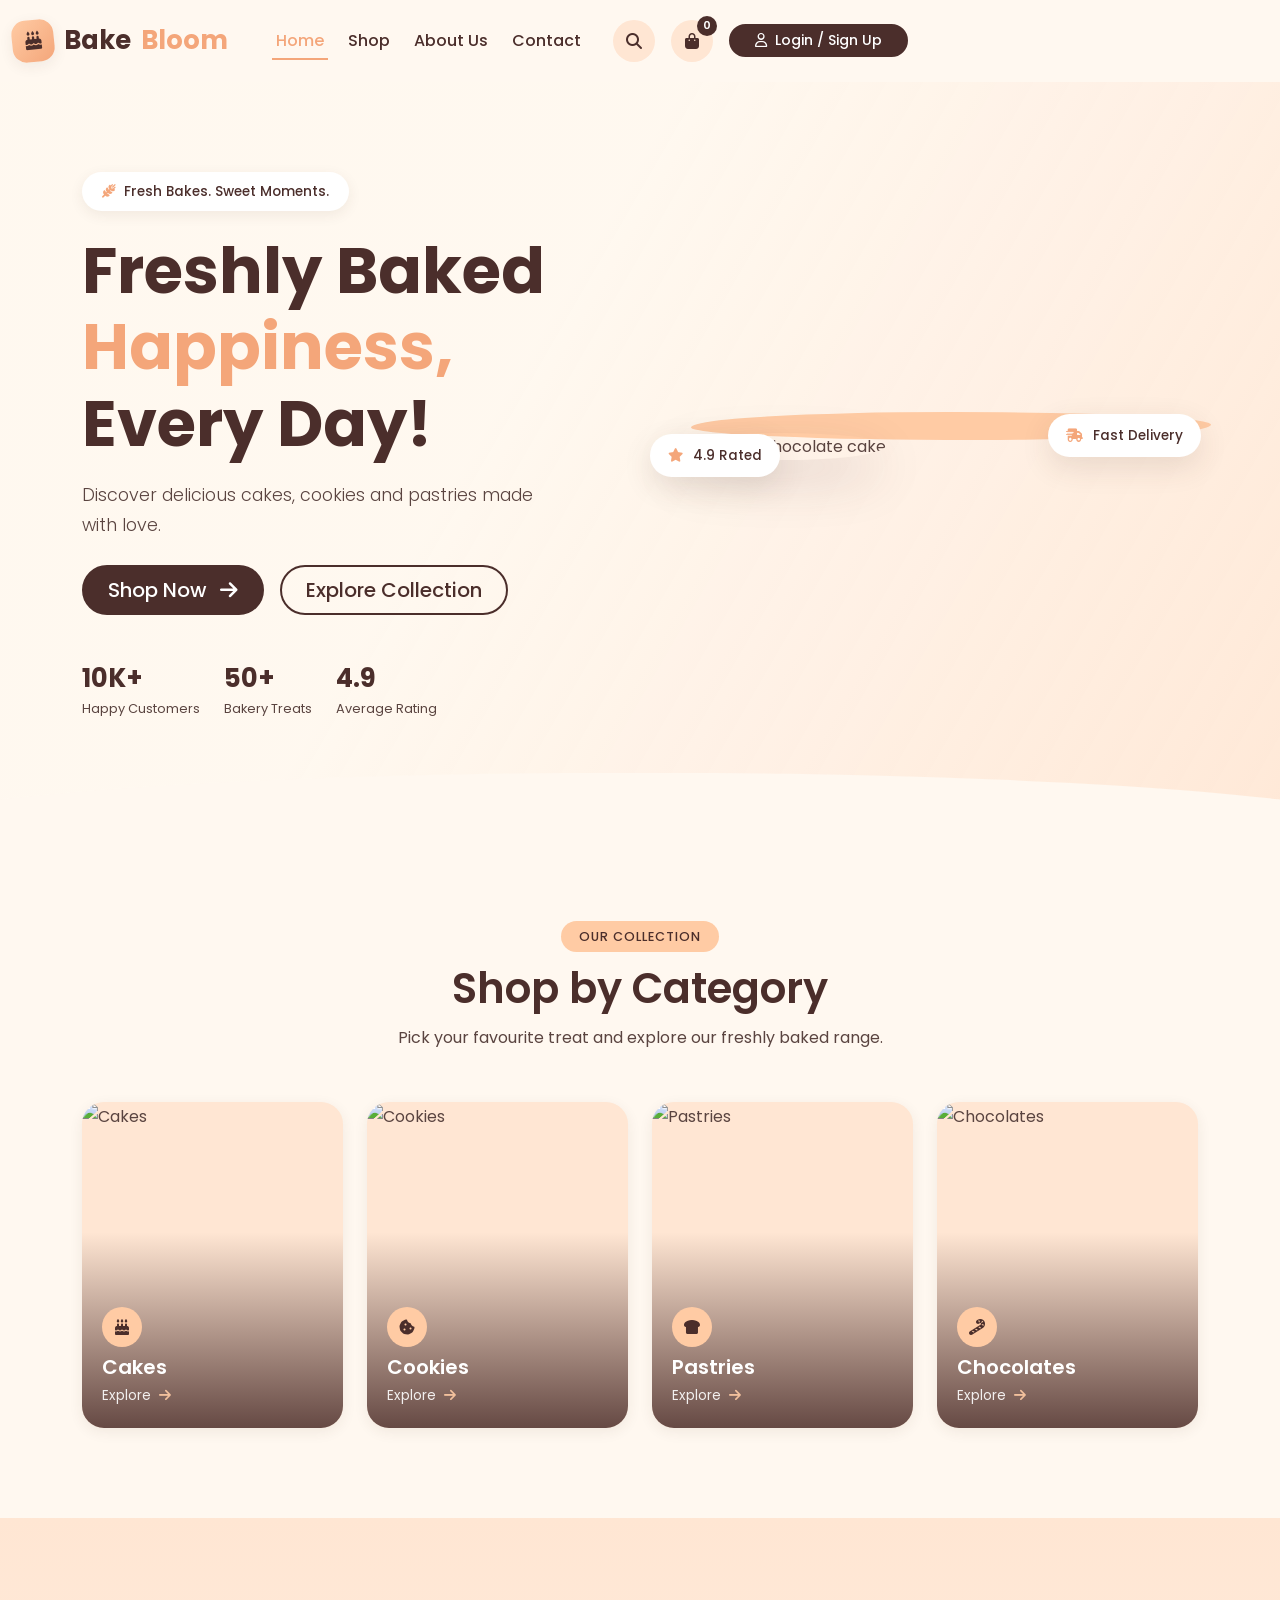
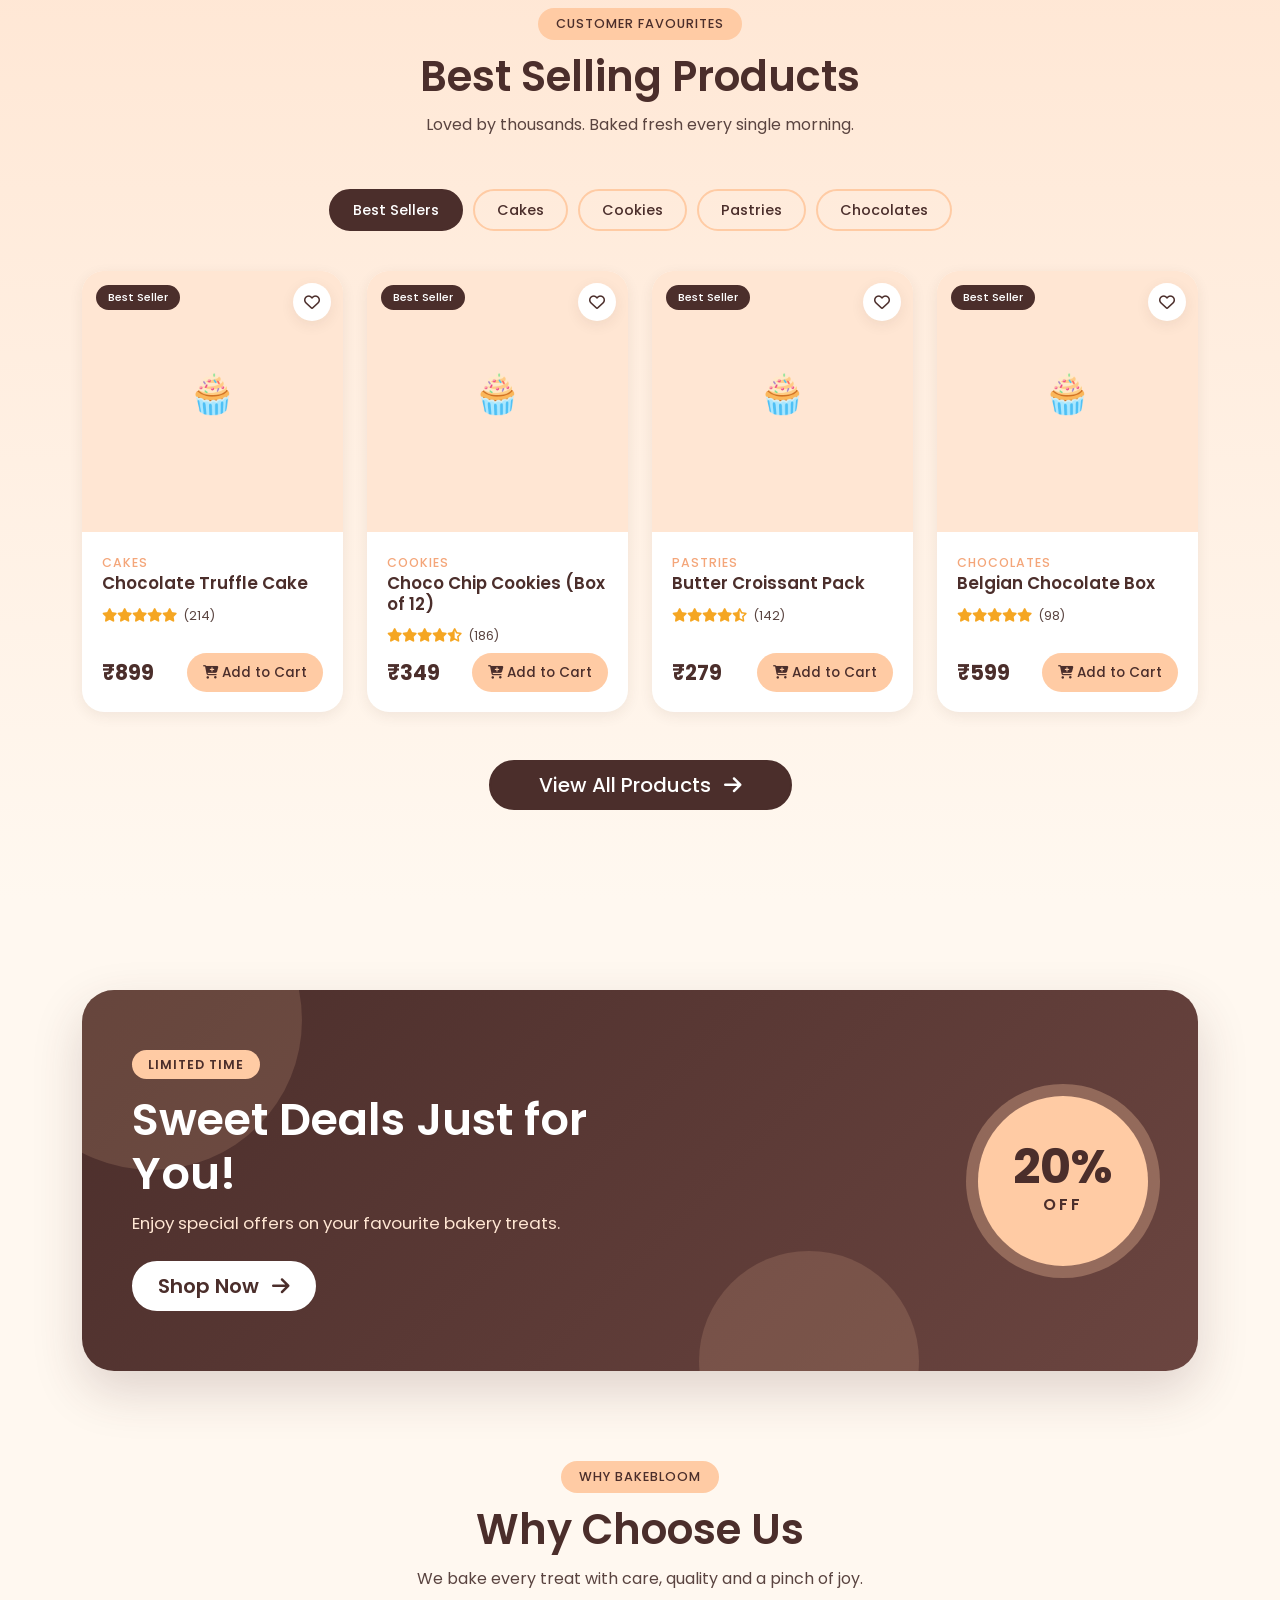
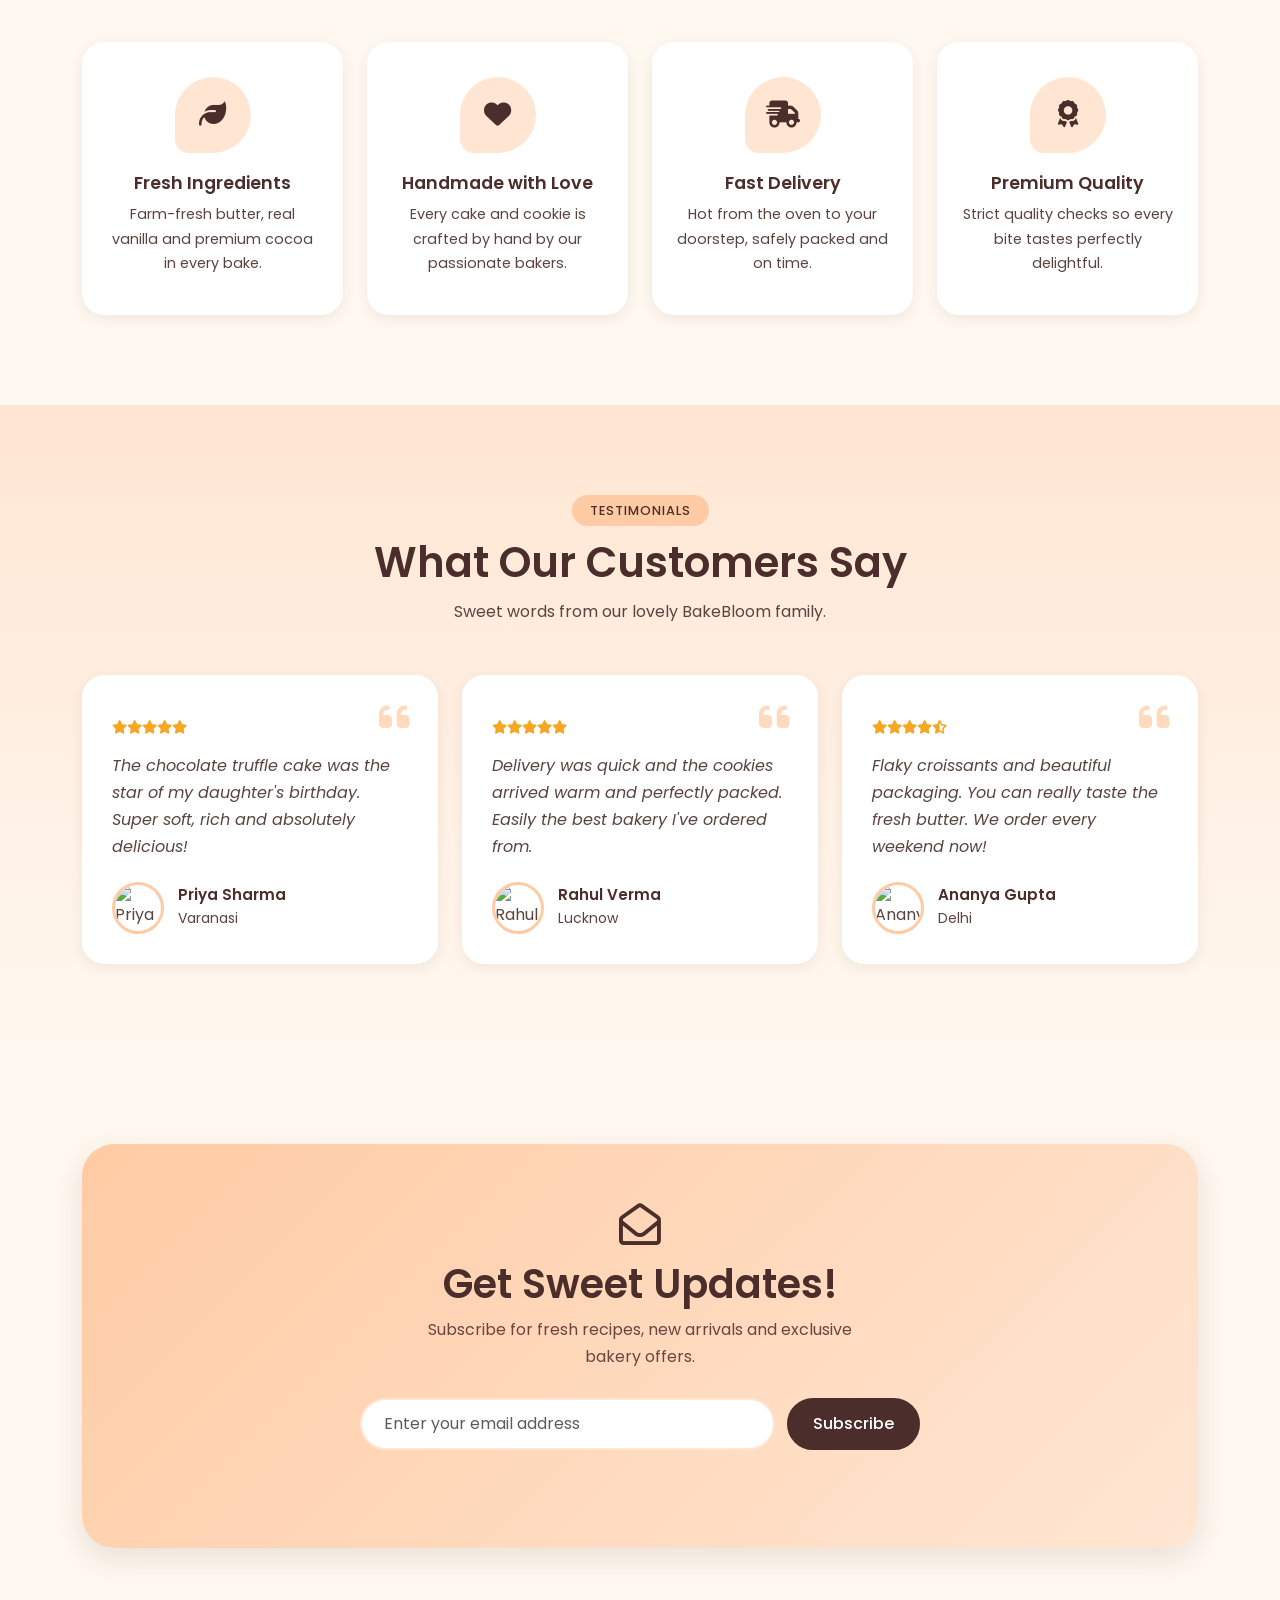
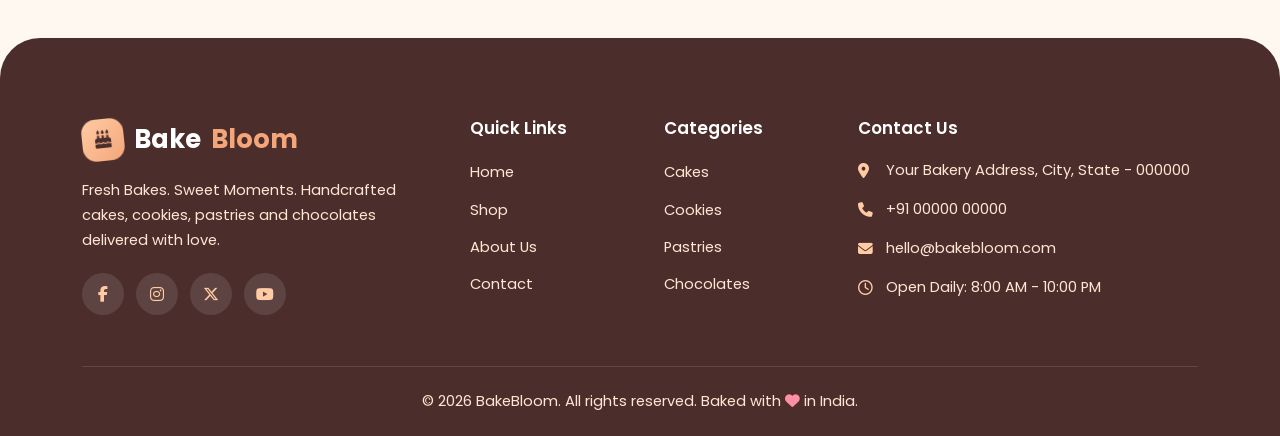
==== index.html @ 60556d2b "Upload BakeBloom Websites Files" ====
<!DOCTYPE html>
<html lang="en">
<head>
  <meta charset="UTF-8">
  <meta name="viewport" content="width=device-width, initial-scale=1.0">
  <meta name="description" content="BakeBloom - Fresh Bakes. Sweet Moments. Discover delicious cakes, cookies, pastries and chocolates.">
  <title>BakeBloom | Fresh Bakes. Sweet Moments.</title>

  <!-- Poppins Font -->
  <link rel="preconnect" href="https://fonts.googleapis.com">
  <link rel="preconnect" href="https://fonts.gstatic.com" crossorigin>
  <link href="https://fonts.googleapis.com/css2?family=Poppins:wght@300;400;500;600;700&display=swap" rel="stylesheet">

  <!-- Bootstrap 5 -->
  <link href="https://cdn.jsdelivr.net/npm/bootstrap@5.3.3/dist/css/bootstrap.min.css" rel="stylesheet">
  <!-- Font Awesome -->
  <link rel="stylesheet" href="https://cdnjs.cloudflare.com/ajax/libs/font-awesome/6.5.1/css/all.min.css">
  <!-- Our styles -->
  <link rel="stylesheet" href="style.css">
</head>
<body>

  <!-- ============ 1. NAVIGATION BAR ============ -->
  <nav class="navbar navbar-expand-lg sticky-top bb-navbar" id="navbar">
    <div class="container">
      <a class="navbar-brand bb-logo" href="#home">
        <span class="bb-logo-icon"><i class="fa-solid fa-cake-candles"></i></span>
        Bake<span>Bloom</span>
      </a>

      <!-- Mobile icons (visible only on small screens) -->
      <div class="d-flex align-items-center gap-2 d-lg-none ms-auto me-2">
        <button class="bb-icon-btn search-toggle" aria-label="Search"><i class="fa-solid fa-magnifying-glass"></i></button>
        <button class="bb-icon-btn cart-open" aria-label="Open cart">
          <i class="fa-solid fa-bag-shopping"></i>
          <span class="bb-badge cart-count">0</span>
        </button>
      </div>

      <button class="navbar-toggler border-0 shadow-none" type="button" data-bs-toggle="collapse" data-bs-target="#mainNav" aria-controls="mainNav" aria-expanded="false" aria-label="Toggle navigation">
        <i class="fa-solid fa-bars-staggered"></i>
      </button>

      <div class="collapse navbar-collapse" id="mainNav">
        <ul class="navbar-nav mx-auto mb-2 mb-lg-0 gap-lg-3">
          <li class="nav-item"><a class="nav-link active" href="#home">Home</a></li>
          <li class="nav-item"><a class="nav-link" href="shop.html">Shop</a></li>
          <li class="nav-item"><a class="nav-link" href="about.html">About Us</a></li>
          <li class="nav-item"><a class="nav-link" href="contact.html">Contact</a></li>
        </ul>

        <div class="d-flex align-items-center gap-3">
          <button class="bb-icon-btn search-toggle d-none d-lg-inline-flex" aria-label="Search"><i class="fa-solid fa-magnifying-glass"></i></button>
          <button class="bb-icon-btn cart-open d-none d-lg-inline-flex" aria-label="Open cart">
            <i class="fa-solid fa-bag-shopping"></i>
            <span class="bb-badge cart-count">0</span>
          </button>
          <a href="login.html" class="btn bb-btn-primary btn-sm px-4 login-btn"><i class="fa-regular fa-user me-1"></i> <span>Login / Sign Up</span></a>
        </div>
      </div>
    </div>

    <!-- Search bar (slides down) -->
    <div class="bb-searchbar" id="searchBar">
      <div class="container">
        <form id="searchForm" class="d-flex gap-2">
          <input type="text" id="searchInput" class="form-control bb-input" placeholder="Search cakes, cookies, pastries, chocolates...">
          <button class="btn bb-btn-primary px-4" type="submit">Search</button>
        </form>
      </div>
    </div>
  </nav>

  <!-- ============ 2. HERO SECTION ============ -->
  <header class="hero" id="home">
    <div class="hero-overlay"></div>
    <div class="container position-relative">
      <div class="row align-items-center g-5">
        <div class="col-lg-6 hero-text reveal">
          <span class="hero-tag"><i class="fa-solid fa-wheat-awn me-2"></i>Fresh Bakes. Sweet Moments.</span>
          <h1>Freshly Baked <span>Happiness,</span> Every Day!</h1>
          <p class="lead">Discover delicious cakes, cookies and pastries made with love.</p>
          <div class="d-flex flex-wrap gap-3 mt-4">
            <a href="#shop" class="btn bb-btn-primary btn-lg px-4">Shop Now <i class="fa-solid fa-arrow-right ms-2"></i></a>
            <a href="#categories" class="btn bb-btn-outline btn-lg px-4">Explore Collection</a>
          </div>
          <div class="hero-stats d-flex gap-4 mt-5">
            <div><strong>10K+</strong><small>Happy Customers</small></div>
            <div><strong>50+</strong><small>Bakery Treats</small></div>
            <div><strong>4.9</strong><small>Average Rating</small></div>
          </div>
        </div>

        <div class="col-lg-6 reveal">
          <div class="hero-image-wrap">
            <img src="https://images.unsplash.com/photo-1578985545062-69928b1d9587?auto=format&fit=crop&w=900&q=80" alt="Premium chocolate cake" class="hero-img">
            <div class="hero-float float-1"><i class="fa-solid fa-star"></i> 4.9 Rated</div>
            <div class="hero-float float-2"><i class="fa-solid fa-truck-fast"></i> Fast Delivery</div>
          </div>
        </div>
      </div>
    </div>
  </header>

  <!-- ============ 3. CATEGORY SECTION ============ -->
  <section class="section" id="categories">
    <div class="container">
      <div class="section-head reveal">
        <span class="section-tag">Our Collection</span>
        <h2>Shop by Category</h2>
        <p>Pick your favourite treat and explore our freshly baked range.</p>
      </div>

      <div class="row g-4">
        <div class="col-6 col-lg-3 reveal">
          <div class="category-card" data-category="cakes" tabindex="0" role="button">
            <img src="https://images.unsplash.com/photo-1464349095431-e9a21285b5f3?auto=format&fit=crop&w=600&q=80" alt="Cakes">
            <div class="category-info">
              <i class="fa-solid fa-cake-candles"></i>
              <h5>Cakes</h5>
              <span>Explore <i class="fa-solid fa-arrow-right"></i></span>
            </div>
          </div>
        </div>
        <div class="col-6 col-lg-3 reveal">
          <div class="category-card" data-category="cookies" tabindex="0" role="button">
            <img src="https://images.unsplash.com/photo-1499636136210-6f4ee915583e?auto=format&fit=crop&w=600&q=80" alt="Cookies">
            <div class="category-info">
              <i class="fa-solid fa-cookie-bite"></i>
              <h5>Cookies</h5>
              <span>Explore <i class="fa-solid fa-arrow-right"></i></span>
            </div>
          </div>
        </div>
        <div class="col-6 col-lg-3 reveal">
          <div class="category-card" data-category="pastries" tabindex="0" role="button">
            <img src="https://images.unsplash.com/photo-1509440159596-0249088772ff?auto=format&fit=crop&w=600&q=80" alt="Pastries">
            <div class="category-info">
              <i class="fa-solid fa-bread-slice"></i>
              <h5>Pastries</h5>
              <span>Explore <i class="fa-solid fa-arrow-right"></i></span>
            </div>
          </div>
        </div>
        <div class="col-6 col-lg-3 reveal">
          <div class="category-card" data-category="chocolates" tabindex="0" role="button">
            <img src="https://images.unsplash.com/photo-1549007994-cb92caebd54b?auto=format&fit=crop&w=600&q=80" alt="Chocolates">
            <div class="category-info">
              <i class="fa-solid fa-candy-cane"></i>
              <h5>Chocolates</h5>
              <span>Explore <i class="fa-solid fa-arrow-right"></i></span>
            </div>
          </div>
        </div>
      </div>
    </div>
  </section>

  <!-- ============ 4. BEST SELLING PRODUCTS ============ -->
  <section class="section section-peach" id="shop">
    <div class="container">
      <div class="section-head reveal">
        <span class="section-tag">Customer Favourites</span>
        <h2 id="productsTitle">Best Selling Products</h2>
        <p id="productsSubtitle">Loved by thousands. Baked fresh every single morning.</p>
      </div>

      <!-- Filter chips -->
      <div class="filter-chips reveal" id="filterChips">
        <button class="chip active" data-filter="best">Best Sellers</button>
        <button class="chip" data-filter="cakes">Cakes</button>
        <button class="chip" data-filter="cookies">Cookies</button>
        <button class="chip" data-filter="pastries">Pastries</button>
        <button class="chip" data-filter="chocolates">Chocolates</button>
      </div>

      <div class="row g-4" id="productGrid">
        <!-- Product cards are generated by script.js -->
      </div>
      <div class="text-center mt-5 reveal">
        <a href="shop.html" class="btn bb-btn-primary btn-lg px-5">View All Products <i class="fa-solid fa-arrow-right ms-2"></i></a>
      </div>
    </div>
  </section>

  <!-- ============ 5. SPECIAL OFFER BANNER ============ -->
  <section class="section pb-0">
    <div class="container">
      <div class="offer-banner reveal">
        <div class="offer-text">
          <span class="offer-badge">Limited Time</span>
          <h2>Sweet Deals Just for You!</h2>
          <p>Enjoy special offers on your favourite bakery treats.</p>
          <a href="#shop" class="btn bb-btn-light btn-lg px-4">Shop Now <i class="fa-solid fa-arrow-right ms-2"></i></a>
        </div>
        <div class="offer-circle">
          <strong>20%</strong>
          <span>OFF</span>
        </div>
      </div>
    </div>
  </section>

  <!-- ============ 6. WHY CHOOSE US ============ -->
  <section class="section" id="about">
    <div class="container">
      <div class="section-head reveal">
        <span class="section-tag">Why BakeBloom</span>
        <h2>Why Choose Us</h2>
        <p>We bake every treat with care, quality and a pinch of joy.</p>
      </div>

      <div class="row g-4">
        <div class="col-sm-6 col-lg-3 reveal">
          <div class="why-card">
            <div class="why-icon"><i class="fa-solid fa-leaf"></i></div>
            <h5>Fresh Ingredients</h5>
            <p>Farm-fresh butter, real vanilla and premium cocoa in every bake.</p>
          </div>
        </div>
        <div class="col-sm-6 col-lg-3 reveal">
          <div class="why-card">
            <div class="why-icon"><i class="fa-solid fa-heart"></i></div>
            <h5>Handmade with Love</h5>
            <p>Every cake and cookie is crafted by hand by our passionate bakers.</p>
          </div>
        </div>
        <div class="col-sm-6 col-lg-3 reveal">
          <div class="why-card">
            <div class="why-icon"><i class="fa-solid fa-truck-fast"></i></div>
            <h5>Fast Delivery</h5>
            <p>Hot from the oven to your doorstep, safely packed and on time.</p>
          </div>
        </div>
        <div class="col-sm-6 col-lg-3 reveal">
          <div class="why-card">
            <div class="why-icon"><i class="fa-solid fa-award"></i></div>
            <h5>Premium Quality</h5>
            <p>Strict quality checks so every bite tastes perfectly delightful.</p>
          </div>
        </div>
      </div>
    </div>
  </section>

  <!-- ============ 7. CUSTOMER REVIEWS ============ -->
  <section class="section section-peach" id="reviews">
    <div class="container">
      <div class="section-head reveal">
        <span class="section-tag">Testimonials</span>
        <h2>What Our Customers Say</h2>
        <p>Sweet words from our lovely BakeBloom family.</p>
      </div>

      <div class="row g-4">
        <div class="col-md-6 col-lg-4 reveal">
          <div class="review-card">
            <i class="fa-solid fa-quote-left quote"></i>
            <div class="stars"><i class="fa-solid fa-star"></i><i class="fa-solid fa-star"></i><i class="fa-solid fa-star"></i><i class="fa-solid fa-star"></i><i class="fa-solid fa-star"></i></div>
            <p>The chocolate truffle cake was the star of my daughter's birthday. Super soft, rich and absolutely delicious!</p>
            <div class="reviewer">
              <img src="https://i.pravatar.cc/100?img=47" alt="Priya Sharma">
              <div><h6>Priya Sharma</h6><small>Varanasi</small></div>
            </div>
          </div>
        </div>
        <div class="col-md-6 col-lg-4 reveal">
          <div class="review-card">
            <i class="fa-solid fa-quote-left quote"></i>
            <div class="stars"><i class="fa-solid fa-star"></i><i class="fa-solid fa-star"></i><i class="fa-solid fa-star"></i><i class="fa-solid fa-star"></i><i class="fa-solid fa-star"></i></div>
            <p>Delivery was quick and the cookies arrived warm and perfectly packed. Easily the best bakery I've ordered from.</p>
            <div class="reviewer">
              <img src="https://i.pravatar.cc/100?img=12" alt="Rahul Verma">
              <div><h6>Rahul Verma</h6><small>Lucknow</small></div>
            </div>
          </div>
        </div>
        <div class="col-md-6 col-lg-4 reveal">
          <div class="review-card">
            <i class="fa-solid fa-quote-left quote"></i>
            <div class="stars"><i class="fa-solid fa-star"></i><i class="fa-solid fa-star"></i><i class="fa-solid fa-star"></i><i class="fa-solid fa-star"></i><i class="fa-solid fa-star-half-stroke"></i></div>
            <p>Flaky croissants and beautiful packaging. You can really taste the fresh butter. We order every weekend now!</p>
            <div class="reviewer">
              <img src="https://i.pravatar.cc/100?img=32" alt="Ananya Gupta">
              <div><h6>Ananya Gupta</h6><small>Delhi</small></div>
            </div>
          </div>
        </div>
      </div>
    </div>
  </section>

  <!-- ============ 8. NEWSLETTER ============ -->
  <section class="section">
    <div class="container">
      <div class="newsletter reveal">
        <i class="fa-regular fa-envelope-open newsletter-icon"></i>
        <h2>Get Sweet Updates!</h2>
        <p>Subscribe for fresh recipes, new arrivals and exclusive bakery offers.</p>
        <form id="newsletterForm" class="newsletter-form" novalidate>
          <input type="email" id="newsletterEmail" class="form-control bb-input" placeholder="Enter your email address" required>
          <button type="submit" class="btn bb-btn-primary px-4">Subscribe</button>
        </form>
        <small id="newsletterMsg" class="d-block mt-3"></small>
      </div>
    </div>
  </section>

  <!-- ============ 9. FOOTER ============ -->
  <footer class="bb-footer" id="contact">
    <div class="container">
      <div class="row g-5">
        <div class="col-lg-4">
          <a class="bb-logo footer-logo" href="#home">
            <span class="bb-logo-icon"><i class="fa-solid fa-cake-candles"></i></span>
            Bake<span>Bloom</span>
          </a>
          <p class="mt-3">Fresh Bakes. Sweet Moments. Handcrafted cakes, cookies, pastries and chocolates delivered with love.</p>
          <div class="social">
            <a href="#" aria-label="Facebook"><i class="fa-brands fa-facebook-f"></i></a>
            <a href="#" aria-label="Instagram"><i class="fa-brands fa-instagram"></i></a>
            <a href="#" aria-label="Twitter"><i class="fa-brands fa-x-twitter"></i></a>
            <a href="#" aria-label="YouTube"><i class="fa-brands fa-youtube"></i></a>
          </div>
        </div>

        <div class="col-6 col-lg-2">
          <h6>Quick Links</h6>
          <ul class="list-unstyled footer-links">
            <li><a href="#home">Home</a></li>
            <li><a href="shop.html">Shop</a></li>
            <li><a href="about.html">About Us</a></li>
            <li><a href="contact.html">Contact</a></li>
          </ul>
        </div>

        <div class="col-6 col-lg-2">
          <h6>Categories</h6>
          <ul class="list-unstyled footer-links">
            <li><a href="#" data-category="cakes">Cakes</a></li>
            <li><a href="#" data-category="cookies">Cookies</a></li>
            <li><a href="#" data-category="pastries">Pastries</a></li>
            <li><a href="#" data-category="chocolates">Chocolates</a></li>
          </ul>
        </div>

        <div class="col-lg-4">
          <h6>Contact Us</h6>
          <ul class="list-unstyled footer-contact">
            <li><i class="fa-solid fa-location-dot"></i> Your Bakery Address, City, State - 000000</li>
            <li><i class="fa-solid fa-phone"></i> +91 00000 00000</li>
            <li><i class="fa-solid fa-envelope"></i> hello@bakebloom.com</li>
            <li><i class="fa-regular fa-clock"></i> Open Daily: 8:00 AM - 10:00 PM</li>
          </ul>
        </div>
      </div>

      <div class="footer-bottom">
        <p class="mb-0">&copy; <span id="year"></span> BakeBloom. All rights reserved. Baked with <i class="fa-solid fa-heart"></i> in India.</p>
      </div>
    </div>
  </footer>

  <!-- Back to top -->
  <button id="backToTop" class="back-to-top" aria-label="Back to top"><i class="fa-solid fa-arrow-up"></i></button>

  <!-- Toast message -->
  <div class="toast-wrap">
    <div id="bbToast" class="toast align-items-center border-0" role="alert" aria-live="assertive" aria-atomic="true">
      <div class="d-flex">
        <div class="toast-body" id="toastText">Added to cart!</div>
        <button type="button" class="btn-close btn-close-white me-2 m-auto" data-bs-dismiss="toast" aria-label="Close"></button>
      </div>
    </div>
  </div>

  <!-- Bootstrap JS + our script -->
  <script src="https://cdn.jsdelivr.net/npm/bootstrap@5.3.3/dist/js/bootstrap.bundle.min.js"></script>
  <script src="script.js"></script>
</body>
</html>
---- style.css ----
/* =====================================================
   BakeBloom - Main Stylesheet
   Fonts: Poppins
   Palette: Cream, Chocolate Brown, Pastel Peach
   (Reuse these variables on every future page!)
   ===================================================== */

:root {
  --cream: #fff8f0;
  --cream-dark: #f7ebdd;
  --peach: #ffcba4;
  --peach-light: #ffe6d3;
  --peach-deep: #f4a67a;
  --chocolate: #4b2e2b;
  --chocolate-light: #6b4540;
  --text: #5a4440;
  --white: #ffffff;
  --shadow-sm: 0 4px 14px rgba(75, 46, 43, 0.08);
  --shadow-md: 0 10px 30px rgba(75, 46, 43, 0.12);
  --shadow-lg: 0 20px 50px rgba(75, 46, 43, 0.18);
  --radius: 22px;
  --transition: all 0.35s ease;
}

/* ---------- Base ---------- */
* { box-sizing: border-box; }

html { scroll-behavior: smooth; scroll-padding-top: 80px; }

body {
  font-family: 'Poppins', sans-serif;
  background: var(--cream);
  color: var(--text);
  line-height: 1.7;
  overflow-x: hidden;
}

h1, h2, h3, h4, h5, h6 {
  font-family: 'Poppins', sans-serif;
  color: var(--chocolate);
  font-weight: 600;
}

a { text-decoration: none; transition: var(--transition); }
img { max-width: 100%; }

.section { padding: 90px 0; }
.section-peach { background: linear-gradient(180deg, var(--peach-light), var(--cream)); }

.section-head { text-align: center; max-width: 620px; margin: 0 auto 50px; }
.section-head h2 { font-size: clamp(1.8rem, 4vw, 2.6rem); margin-bottom: 10px; }
.section-head p { margin: 0; }
.section-tag {
  display: inline-block;
  background: var(--peach);
  color: var(--chocolate);
  padding: 5px 18px;
  border-radius: 50px;
  font-size: 0.8rem;
  font-weight: 500;
  letter-spacing: 1px;
  text-transform: uppercase;
  margin-bottom: 12px;
}

/* ---------- Buttons ---------- */
.bb-btn-primary {
  background: var(--chocolate);
  color: var(--white);
  border: 2px solid var(--chocolate);
  border-radius: 50px;
  font-weight: 500;
  transition: var(--transition);
}
.bb-btn-primary:hover, .bb-btn-primary:focus {
  background: var(--peach-deep);
  border-color: var(--peach-deep);
  color: var(--chocolate);
  transform: translateY(-3px);
  box-shadow: var(--shadow-md);
}

.bb-btn-outline {
  background: transparent;
  color: var(--chocolate);
  border: 2px solid var(--chocolate);
  border-radius: 50px;
  font-weight: 500;
  transition: var(--transition);
}
.bb-btn-outline:hover {
  background: var(--chocolate);
  color: var(--white);
  transform: translateY(-3px);
  box-shadow: var(--shadow-md);
}

.bb-btn-light {
  background: var(--white);
  color: var(--chocolate);
  border: 2px solid var(--white);
  border-radius: 50px;
  font-weight: 600;
  transition: var(--transition);
}
.bb-btn-light:hover {
  background: var(--chocolate);
  border-color: var(--chocolate);
  color: var(--white);
  transform: translateY(-3px);
}

.bb-input {
  border-radius: 50px;
  border: 2px solid var(--peach-light);
  padding: 12px 22px;
  background: var(--white);
  color: var(--chocolate);
}
.bb-input:focus {
  border-color: var(--peach-deep);
  box-shadow: 0 0 0 0.2rem rgba(244, 166, 122, 0.25);
}

.bb-link { color: var(--peach-deep); font-weight: 600; }
.bb-link:hover { color: var(--chocolate); }

/* ---------- Navbar ---------- */
.bb-navbar {
  background: rgba(255, 248, 240, 0.92);
  backdrop-filter: blur(12px);
  padding: 14px 0;
  transition: var(--transition);
  z-index: 1030;
}
.bb-navbar.scrolled { padding: 8px 0; box-shadow: var(--shadow-sm); }

.bb-logo {
  font-size: 1.6rem;
  font-weight: 700;
  color: var(--chocolate);
  display: inline-flex;
  align-items: center;
  gap: 10px;
}
.bb-logo span:not(.bb-logo-icon) { color: var(--peach-deep); }
.bb-logo:hover { color: var(--chocolate); }
.bb-logo-icon {
  width: 42px; height: 42px;
  display: inline-flex; align-items: center; justify-content: center;
  background: linear-gradient(135deg, var(--peach), var(--peach-deep));
  color: var(--chocolate);
  border-radius: 14px;
  font-size: 1.15rem;
  box-shadow: var(--shadow-sm);
  transform: rotate(-6deg);
  transition: var(--transition);
}
.bb-logo:hover .bb-logo-icon { transform: rotate(6deg) scale(1.08); }

.navbar-toggler { color: var(--chocolate); font-size: 1.4rem; }

.bb-navbar .nav-link {
  color: var(--chocolate);
  font-weight: 500;
  position: relative;
  padding: 6px 4px !important;
}
.bb-navbar .nav-link::after {
  content: '';
  position: absolute;
  left: 0; bottom: 0;
  width: 0; height: 2px;
  background: var(--peach-deep);
  transition: var(--transition);
}
.bb-navbar .nav-link:hover::after,
.bb-navbar .nav-link.active::after { width: 100%; }
.bb-navbar .nav-link:hover, .bb-navbar .nav-link.active { color: var(--peach-deep); }

.bb-icon-btn {
  position: relative;
  width: 42px; height: 42px;
  border: none;
  border-radius: 50%;
  background: var(--peach-light);
  color: var(--chocolate);
  display: inline-flex; align-items: center; justify-content: center;
  font-size: 1rem;
  transition: var(--transition);
}
.bb-icon-btn:hover { background: var(--peach); transform: translateY(-2px); }

.bb-badge {
  position: absolute;
  top: -4px; right: -4px;
  min-width: 20px; height: 20px;
  padding: 0 5px;
  background: var(--chocolate);
  color: var(--white);
  border-radius: 50px;
  font-size: 0.7rem;
  font-weight: 600;
  display: flex; align-items: center; justify-content: center;
}
.bb-badge.bump { animation: bump 0.4s ease; }
@keyframes bump { 50% { transform: scale(1.5); } }

.bb-searchbar {
  max-height: 0;
  overflow: hidden;
  transition: max-height 0.4s ease;
  background: var(--cream);
}
.bb-searchbar.open { max-height: 90px; padding: 14px 0; }

/* ---------- Hero ---------- */
.hero {
  position: relative;
  padding: 90px 0 110px;
  background:
    linear-gradient(120deg, rgba(255, 248, 240, 0.96) 40%, rgba(255, 230, 211, 0.85)),
    url('https://images.unsplash.com/photo-1509440159596-0249088772ff?auto=format&fit=crop&w=1600&q=70') center/cover no-repeat;
  overflow: hidden;
}
.hero::after {
  content: '';
  position: absolute;
  bottom: -2px; left: 0; width: 100%; height: 60px;
  background: var(--cream);
  clip-path: ellipse(60% 100% at 50% 100%);
}

.hero-tag {
  display: inline-block;
  background: var(--white);
  color: var(--chocolate);
  padding: 8px 20px;
  border-radius: 50px;
  font-size: 0.85rem;
  font-weight: 500;
  box-shadow: var(--shadow-sm);
  margin-bottom: 22px;
}
.hero-tag i { color: var(--peach-deep); }

.hero h1 {
  font-size: clamp(2.3rem, 5.5vw, 4rem);
  font-weight: 700;
  line-height: 1.2;
  margin-bottom: 18px;
}
.hero h1 span { color: var(--peach-deep); }
.hero .lead { font-size: 1.1rem; max-width: 480px; }

.hero-stats strong { display: block; font-size: 1.6rem; color: var(--chocolate); line-height: 1.2; }
.hero-stats small { color: var(--text); font-size: 0.8rem; }

.hero-image-wrap { position: relative; max-width: 520px; margin: 0 auto; }
.hero-image-wrap::before {
  content: '';
  position: absolute;
  inset: -20px -20px 20px 20px;
  background: var(--peach);
  border-radius: 50% 50% 45% 55% / 55% 45% 55% 45%;
  z-index: 0;
}
.hero-img {
  position: relative;
  z-index: 1;
  width: 100%;
  aspect-ratio: 1 / 1;
  object-fit: cover;
  border-radius: 50% 50% 45% 55% / 55% 45% 55% 45%;
  box-shadow: var(--shadow-lg);
  animation: floatY 5s ease-in-out infinite;
}
@keyframes floatY { 50% { transform: translateY(-14px); } }

.hero-float {
  position: absolute;
  z-index: 2;
  background: var(--white);
  color: var(--chocolate);
  padding: 10px 18px;
  border-radius: 50px;
  font-size: 0.85rem;
  font-weight: 500;
  box-shadow: var(--shadow-md);
  animation: floatY 4s ease-in-out infinite;
}
.hero-float i { color: var(--peach-deep); margin-right: 6px; }
.float-1 { top: 8%; left: -4%; }
.float-2 { bottom: 10%; right: -2%; animation-delay: 1s; }

/* ---------- Category Cards ---------- */
.category-card {
  position: relative;
  border-radius: var(--radius);
  overflow: hidden;
  cursor: pointer;
  box-shadow: var(--shadow-sm);
  aspect-ratio: 4 / 5;
  background: var(--peach-light);
  transition: var(--transition);
}
.category-card img {
  width: 100%; height: 100%;
  object-fit: cover;
  transition: transform 0.6s ease;
}
.category-card::after {
  content: '';
  position: absolute; inset: 0;
  background: linear-gradient(180deg, transparent 40%, rgba(75, 46, 43, 0.85));
}
.category-info {
  position: absolute;
  left: 0; bottom: 0; right: 0;
  z-index: 2;
  padding: 20px;
  color: var(--white);
}
.category-info i {
  width: 40px; height: 40px;
  display: inline-flex; align-items: center; justify-content: center;
  background: var(--peach);
  color: var(--chocolate);
  border-radius: 50%;
  margin-bottom: 8px;
}
.category-info h5 { color: var(--white); margin-bottom: 2px; }
.category-info span { font-size: 0.85rem; opacity: 0.9; }
.category-info span i {
  width: auto; height: auto; background: none; color: var(--peach);
  margin: 0 0 0 4px; transition: var(--transition);
}
.category-card:hover { transform: translateY(-10px); box-shadow: var(--shadow-lg); }
.category-card:hover img { transform: scale(1.1); }
.category-card:hover .category-info span i { margin-left: 10px; }
.category-card:focus-visible { outline: 3px solid var(--peach-deep); outline-offset: 3px; }

/* ---------- Filter chips ---------- */
.filter-chips {
  display: flex; flex-wrap: wrap; justify-content: center;
  gap: 10px; margin-bottom: 40px;
}
.chip {
  border: 2px solid var(--peach);
  background: transparent;
  color: var(--chocolate);
  padding: 7px 22px;
  border-radius: 50px;
  font-weight: 500;
  font-size: 0.9rem;
  transition: var(--transition);
}
.chip:hover { background: var(--peach); }
.chip.active { background: var(--chocolate); border-color: var(--chocolate); color: var(--white); }

/* ---------- Product Cards ---------- */
.product-card {
  background: var(--white);
  border-radius: var(--radius);
  overflow: hidden;
  box-shadow: var(--shadow-sm);
  height: 100%;
  display: flex; flex-direction: column;
  transition: var(--transition);
  animation: fadeUp 0.6s ease both;
}
.product-card:hover { transform: translateY(-10px); box-shadow: var(--shadow-lg); }

.product-img { position: relative; overflow: hidden; aspect-ratio: 1 / 1; background: var(--peach-light); }
.product-img img { width: 100%; height: 100%; object-fit: cover; transition: transform 0.6s ease; }
.product-card:hover .product-img img { transform: scale(1.12); }

.product-tag {
  position: absolute; top: 14px; left: 14px;
  background: var(--chocolate); color: var(--white);
  font-size: 0.7rem; padding: 3px 12px; border-radius: 50px; font-weight: 500;
}

.wishlist-btn {
  position: absolute; top: 12px; right: 12px;
  width: 38px; height: 38px;
  border: none; border-radius: 50%;
  background: var(--white);
  color: var(--chocolate);
  box-shadow: var(--shadow-sm);
  transition: var(--transition);
}
.wishlist-btn:hover { transform: scale(1.15); color: #e0566e; }
.wishlist-btn.active { color: #e0566e; }
.wishlist-btn.active i { font-weight: 900; animation: bump 0.4s ease; }

.product-body { padding: 20px; display: flex; flex-direction: column; flex-grow: 1; }
.product-body h5 { font-size: 1.05rem; margin-bottom: 4px; }
.product-cat { font-size: 0.78rem; color: var(--peach-deep); text-transform: uppercase; letter-spacing: 1px; font-weight: 500; }

.stars { color: #f5a623; font-size: 0.85rem; margin: 6px 0; }
.rating-count { color: var(--text); font-size: 0.78rem; margin-left: 6px; }

.product-footer {
  margin-top: auto;
  display: flex; align-items: center; justify-content: space-between; gap: 10px;
}
.price { font-size: 1.3rem; font-weight: 700; color: var(--chocolate); }
.add-cart-btn {
  background: var(--peach);
  color: var(--chocolate);
  border: none;
  border-radius: 50px;
  padding: 8px 16px;
  font-size: 0.85rem;
  font-weight: 500;
  transition: var(--transition);
}
.add-cart-btn:hover { background: var(--chocolate); color: var(--white); transform: translateY(-2px); }

@keyframes fadeUp {
  from { opacity: 0; transform: translateY(30px); }
  to { opacity: 1; transform: translateY(0); }
}

.no-results { text-align: center; padding: 30px; color: var(--chocolate); }

/* ---------- Offer Banner ---------- */
.offer-banner {
  position: relative;
  background: linear-gradient(135deg, var(--chocolate), var(--chocolate-light));
  border-radius: 32px;
  padding: 60px 50px;
  display: flex; align-items: center; justify-content: space-between; gap: 30px;
  overflow: hidden;
  box-shadow: var(--shadow-lg);
}
.offer-banner::before, .offer-banner::after {
  content: '';
  position: absolute;
  border-radius: 50%;
  background: rgba(255, 203, 164, 0.15);
}
.offer-banner::before { width: 300px; height: 300px; top: -120px; left: -80px; }
.offer-banner::after { width: 220px; height: 220px; bottom: -100px; right: 25%; }

.offer-text { position: relative; z-index: 1; color: var(--cream); max-width: 560px; }
.offer-text h2 { color: var(--white); font-size: clamp(1.8rem, 4vw, 2.8rem); }
.offer-text p { font-size: 1.05rem; margin-bottom: 24px; color: var(--peach-light); }
.offer-badge {
  display: inline-block; background: var(--peach); color: var(--chocolate);
  padding: 4px 16px; border-radius: 50px; font-size: 0.78rem; font-weight: 600;
  margin-bottom: 14px; text-transform: uppercase; letter-spacing: 1px;
}
.offer-circle {
  position: relative; z-index: 1;
  flex-shrink: 0;
  width: 170px; height: 170px;
  border-radius: 50%;
  background: var(--peach);
  color: var(--chocolate);
  display: flex; flex-direction: column; align-items: center; justify-content: center;
  box-shadow: 0 0 0 12px rgba(255, 203, 164, 0.3);
  animation: pulse 2.5s ease-in-out infinite;
}
.offer-circle strong { font-size: 3rem; line-height: 1; }
.offer-circle span { font-weight: 600; letter-spacing: 3px; }
@keyframes pulse { 50% { transform: scale(1.07); } }

/* ---------- Why Choose Us ---------- */
.why-card {
  background: var(--white);
  border-radius: var(--radius);
  padding: 35px 25px;
  text-align: center;
  box-shadow: var(--shadow-sm);
  height: 100%;
  transition: var(--transition);
  border-bottom: 4px solid transparent;
}
.why-card:hover { transform: translateY(-10px); box-shadow: var(--shadow-md); border-bottom-color: var(--peach-deep); }
.why-icon {
  width: 76px; height: 76px;
  margin: 0 auto 20px;
  display: flex; align-items: center; justify-content: center;
  background: var(--peach-light);
  color: var(--chocolate);
  font-size: 1.7rem;
  border-radius: 50% 50% 50% 14px;
  transition: var(--transition);
}
.why-card:hover .why-icon { background: var(--chocolate); color: var(--peach); transform: rotate(-8deg); }
.why-card h5 { font-size: 1.1rem; }
.why-card p { font-size: 0.9rem; margin: 0; }

/* ---------- Reviews ---------- */
.review-card {
  position: relative;
  background: var(--white);
  border-radius: var(--radius);
  padding: 35px 30px 30px;
  box-shadow: var(--shadow-sm);
  height: 100%;
  transition: var(--transition);
}
.review-card:hover { transform: translateY(-8px); box-shadow: var(--shadow-md); }
.review-card .quote { position: absolute; top: 24px; right: 28px; font-size: 2.2rem; color: var(--peach); opacity: 0.7; }
.review-card p { font-style: italic; margin: 12px 0 22px; }
.reviewer { display: flex; align-items: center; gap: 14px; }
.reviewer img { width: 52px; height: 52px; border-radius: 50%; object-fit: cover; border: 3px solid var(--peach); }
.reviewer h6 { margin: 0; font-size: 0.95rem; }
.reviewer small { color: var(--text); }

/* ---------- Newsletter ---------- */
.newsletter {
  background: linear-gradient(135deg, var(--peach), var(--peach-light));
  border-radius: 32px;
  padding: 60px 30px;
  text-align: center;
  box-shadow: var(--shadow-md);
}
.newsletter-icon { font-size: 2.6rem; color: var(--chocolate); margin-bottom: 14px; }
.newsletter h2 { font-size: clamp(1.8rem, 4vw, 2.5rem); }
.newsletter p { max-width: 480px; margin: 8px auto 28px; color: var(--chocolate-light); }
.newsletter-form {
  max-width: 560px; margin: 0 auto;
  display: flex; gap: 12px;
}
#newsletterMsg { font-weight: 500; min-height: 22px; }
.msg-success { color: #2d7a4f; }
.msg-error { color: #b3261e; }

/* ---------- Footer ---------- */
.bb-footer {
  background: var(--chocolate);
  color: var(--peach-light);
  padding: 80px 0 0;
  border-radius: 40px 40px 0 0;
}
.bb-footer h6 { color: var(--white); font-size: 1.05rem; margin-bottom: 20px; }
.footer-logo, .footer-logo:hover { color: var(--white); }
.bb-footer p { font-size: 0.92rem; }

.social { display: flex; gap: 12px; margin-top: 20px; }
.social a {
  width: 42px; height: 42px;
  display: flex; align-items: center; justify-content: center;
  background: rgba(255, 255, 255, 0.1);
  color: var(--peach);
  border-radius: 50%;
}
.social a:hover { background: var(--peach); color: var(--chocolate); transform: translateY(-5px); }

.footer-links li { margin-bottom: 10px; }
.footer-links a { color: var(--peach-light); font-size: 0.92rem; }
.footer-links a:hover { color: var(--peach); padding-left: 6px; }

.footer-contact li { margin-bottom: 14px; font-size: 0.92rem; display: flex; gap: 12px; }
.footer-contact i { color: var(--peach); margin-top: 6px; width: 16px; }

.footer-bottom {
  margin-top: 50px;
  padding: 22px 0;
  border-top: 1px solid rgba(255, 255, 255, 0.12);
  text-align: center;
  font-size: 0.85rem;
}
.footer-bottom .fa-heart { color: #ff8fa3; }

/* ---------- Utilities ---------- */
.back-to-top {
  position: fixed; right: 22px; bottom: 22px;
  width: 46px; height: 46px;
  border: none; border-radius: 50%;
  background: var(--chocolate); color: var(--white);
  box-shadow: var(--shadow-md);
  opacity: 0; visibility: hidden;
  transform: translateY(20px);
  transition: var(--transition);
  z-index: 1000;
}
.back-to-top.show { opacity: 1; visibility: visible; transform: translateY(0); }
.back-to-top:hover { background: var(--peach-deep); color: var(--chocolate); }

.toast-wrap { position: fixed; bottom: 22px; left: 22px; z-index: 1100; }
.toast { background: var(--chocolate); color: var(--white); border-radius: 50px; box-shadow: var(--shadow-lg); }

/* Modals */
.bb-modal { border-radius: var(--radius); background: var(--cream); border: none; box-shadow: var(--shadow-lg); }
.bb-modal .modal-title { color: var(--chocolate); font-weight: 600; }
.bb-modal .form-label { font-weight: 500; color: var(--chocolate); font-size: 0.9rem; }

.cart-item {
  display: flex; align-items: center; gap: 14px;
  background: var(--white);
  border-radius: 16px;
  padding: 10px;
  margin-bottom: 12px;
  box-shadow: var(--shadow-sm);
}
.cart-item img { width: 64px; height: 64px; border-radius: 12px; object-fit: cover; }
.cart-item h6 { margin: 0; font-size: 0.92rem; }
.cart-item small { color: var(--text); }
.cart-qty { display: flex; align-items: center; gap: 8px; margin-top: 4px; }
.cart-qty button {
  width: 24px; height: 24px; border: none; border-radius: 50%;
  background: var(--peach); color: var(--chocolate); line-height: 1; font-weight: 600;
}
.cart-remove { margin-left: auto; border: none; background: none; color: #b3261e; }
.cart-empty { text-align: center; padding: 30px 10px; }
.cart-empty i { font-size: 2.5rem; color: var(--peach); margin-bottom: 10px; }

/* Scroll reveal animation */
.reveal { opacity: 0; transform: translateY(40px); transition: opacity 0.8s ease, transform 0.8s ease; }
.reveal.visible { opacity: 1; transform: translateY(0); }

/* ---------- Responsive ---------- */
@media (max-width: 991.98px) {
  .section { padding: 70px 0; }
  .hero { padding: 60px 0 90px; text-align: center; }
  .hero .lead { margin-left: auto; margin-right: auto; }
  .hero .d-flex { justify-content: center; }
  .hero-image-wrap { max-width: 420px; }
  .bb-navbar .navbar-collapse {
    background: var(--white);
    border-radius: var(--radius);
    padding: 20px;
    margin-top: 14px;
    box-shadow: var(--shadow-md);
  }
  .bb-navbar .navbar-collapse .d-flex { justify-content: center; }
  .offer-banner { flex-direction: column-reverse; text-align: center; padding: 45px 25px; }
  .offer-text { max-width: 100%; }
}

@media (max-width: 575.98px) {
  .section { padding: 56px 0; }
  .bb-logo { font-size: 1.35rem; }
  .bb-logo-icon { width: 36px; height: 36px; }
  .hero-stats { justify-content: center; gap: 22px !important; }
  .float-1 { left: 0; }
  .float-2 { right: 0; }
  .newsletter { padding: 45px 20px; }
  .newsletter-form { flex-direction: column; }
  .offer-circle { width: 130px; height: 130px; }
  .offer-circle strong { font-size: 2.3rem; }
  .product-footer { flex-direction: column; align-items: stretch; text-align: center; }
  .product-body { padding: 14px; }
  .price { font-size: 1.15rem; }
  .bb-footer { border-radius: 28px 28px 0 0; padding-top: 60px; }
}

@media (prefers-reduced-motion: reduce) {
  * { animation: none !important; transition: none !important; }
  .reveal { opacity: 1; transform: none; }
}

/* =====================================================
   INNER PAGES (Shop, About, Contact, Cart, Login)
   ===================================================== */

/* ---------- Page header ---------- */
.page-header {
  padding: 70px 0 80px;
  background:
    linear-gradient(120deg, rgba(255, 248, 240, 0.95) 40%, rgba(255, 230, 211, 0.9)),
    url('https://images.unsplash.com/photo-1509440159596-0249088772ff?auto=format&fit=crop&w=1600&q=70') center/cover no-repeat;
  position: relative;
}
.page-header::after {
  content: '';
  position: absolute; bottom: -2px; left: 0; width: 100%; height: 40px;
  background: var(--cream);
  clip-path: ellipse(60% 100% at 50% 100%);
}
.page-header h1 { font-size: clamp(2rem, 5vw, 3rem); font-weight: 700; }
.page-header p { max-width: 520px; margin: 6px auto 12px; }
.breadcrumb { margin: 0; font-size: 0.9rem; }
.breadcrumb-item a { color: var(--peach-deep); font-weight: 500; }
.breadcrumb-item.active { color: var(--chocolate); }
.breadcrumb-item + .breadcrumb-item::before { color: var(--chocolate-light); }

/* ---------- Shop toolbar ---------- */
.shop-toolbar {
  display: flex; flex-wrap: wrap; align-items: center; justify-content: space-between;
  gap: 14px; margin-bottom: 30px;
}
.shop-toolbar .filter-chips { margin: 0; justify-content: flex-start; }
.sort-box { display: flex; align-items: center; gap: 10px; }
.sort-box label { font-weight: 500; color: var(--chocolate); font-size: 0.9rem; white-space: nowrap; }
.bb-select {
  border-radius: 50px; border: 2px solid var(--peach-light);
  padding: 8px 38px 8px 18px; background-color: var(--white); color: var(--chocolate);
}
.bb-select:focus { border-color: var(--peach-deep); box-shadow: 0 0 0 0.2rem rgba(244, 166, 122, 0.25); }
.result-count { color: var(--chocolate-light); font-size: 0.9rem; margin-bottom: 20px; }

/* ---------- About ---------- */
.about-img-wrap { position: relative; }
.about-img-wrap::before {
  content: ''; position: absolute; inset: 20px -20px -20px 20px;
  background: var(--peach); border-radius: var(--radius); z-index: 0;
}
.about-img-wrap img {
  position: relative; z-index: 1; width: 100%; border-radius: var(--radius);
  box-shadow: var(--shadow-lg); aspect-ratio: 5 / 4; object-fit: cover;
}
.about-list { list-style: none; padding: 0; margin: 20px 0 0; }
.about-list li { margin-bottom: 10px; display: flex; gap: 12px; align-items: flex-start; }
.about-list i { color: var(--peach-deep); margin-top: 6px; }

.stats-strip {
  background: linear-gradient(135deg, var(--chocolate), var(--chocolate-light));
  border-radius: 32px; padding: 45px 20px; box-shadow: var(--shadow-lg);
}
.stat-box { text-align: center; color: var(--peach-light); }
.stat-box strong { display: block; font-size: clamp(1.8rem, 4vw, 2.6rem); color: var(--peach); line-height: 1.2; }
.stat-box span { font-size: 0.9rem; }

.team-card {
  background: var(--white); border-radius: var(--radius); padding: 30px 20px;
  text-align: center; box-shadow: var(--shadow-sm); transition: var(--transition); height: 100%;
}
.team-card:hover { transform: translateY(-10px); box-shadow: var(--shadow-md); }
.team-card img {
  width: 110px; height: 110px; border-radius: 50%; object-fit: cover;
  border: 4px solid var(--peach); margin-bottom: 14px;
}
.team-card h5 { margin-bottom: 2px; font-size: 1.05rem; }
.team-card span { color: var(--peach-deep); font-size: 0.85rem; font-weight: 500; }

.cta-box {
  background: linear-gradient(135deg, var(--peach), var(--peach-light));
  border-radius: 32px; padding: 55px 25px; text-align: center; box-shadow: var(--shadow-md);
}
.cta-box h2 { font-size: clamp(1.6rem, 4vw, 2.3rem); }
.cta-box p { margin-bottom: 22px; color: var(--chocolate-light); }

/* ---------- Contact ---------- */
.contact-card {
  background: var(--white); border-radius: var(--radius); padding: 28px 22px;
  text-align: center; box-shadow: var(--shadow-sm); height: 100%; transition: var(--transition);
}
.contact-card:hover { transform: translateY(-8px); box-shadow: var(--shadow-md); }
.contact-card .why-icon { width: 62px; height: 62px; font-size: 1.4rem; margin-bottom: 14px; }
.contact-card h5 { font-size: 1.05rem; }
.contact-card p { margin: 0; font-size: 0.9rem; }

.form-box {
  background: var(--white); border-radius: 28px; padding: 40px 35px; box-shadow: var(--shadow-md);
}
.form-box .form-label { font-weight: 500; color: var(--chocolate); font-size: 0.9rem; }
.form-box textarea.bb-input { border-radius: 22px; }

.map-box {
  min-height: 100%; height: 100%; border-radius: 28px; overflow: hidden;
  background: linear-gradient(135deg, var(--peach-light), var(--peach));
  display: flex; flex-direction: column; align-items: center; justify-content: center;
  text-align: center; padding: 40px 20px; color: var(--chocolate); box-shadow: var(--shadow-md);
}
.map-box i { font-size: 3rem; margin-bottom: 12px; }

.faq .accordion-item {
  border: none; border-radius: 18px !important; overflow: hidden;
  margin-bottom: 14px; box-shadow: var(--shadow-sm);
}
.faq .accordion-button { font-weight: 500; color: var(--chocolate); background: var(--white); box-shadow: none; }
.faq .accordion-button:not(.collapsed) { background: var(--peach-light); color: var(--chocolate); }
.faq .accordion-body { background: var(--white); }

/* ---------- Cart page ---------- */
.cart-row { padding: 14px; margin-bottom: 16px; border-radius: 20px; }
.cart-row img { width: 90px; height: 90px; border-radius: 16px; }
.cart-row h6 { font-size: 1rem; }
.cart-line-price { color: var(--chocolate); font-size: 1.05rem; white-space: nowrap; }
.cart-remove { font-size: 1.1rem; padding: 6px 10px; }

.summary-card {
  background: var(--white); border-radius: 26px; padding: 30px 26px;
  box-shadow: var(--shadow-md); position: sticky; top: 100px;
}
.summary-card h4 { font-size: 1.25rem; margin-bottom: 20px; }
.summary-line { display: flex; justify-content: space-between; margin-bottom: 12px; }
.summary-total {
  display: flex; justify-content: space-between; font-size: 1.25rem; font-weight: 700;
  color: var(--chocolate); border-top: 2px dashed var(--peach); padding-top: 16px; margin: 16px 0 20px;
}
#freeDeliveryNote { background: var(--peach-light); border-radius: 12px; padding: 8px 14px; font-size: 0.85rem; color: var(--chocolate); }

.empty-state { text-align: center; padding: 60px 20px; }
.empty-state i { font-size: 4rem; color: var(--peach); margin-bottom: 16px; }

/* ---------- Login / Sign up ---------- */
.auth-section { padding: 60px 0 90px; }
.auth-wrap {
  background: var(--white); border-radius: 32px; overflow: hidden;
  box-shadow: var(--shadow-lg); max-width: 960px; margin: 0 auto;
}
.auth-side {
  height: 100%; min-height: 280px; padding: 50px 35px; color: var(--cream);
  display: flex; flex-direction: column; justify-content: center;
  background:
    linear-gradient(160deg, rgba(75, 46, 43, 0.92), rgba(107, 69, 64, 0.88)),
    url('https://images.unsplash.com/photo-1578985545062-69928b1d9587?auto=format&fit=crop&w=900&q=70') center/cover;
}
.auth-side h2 { color: var(--white); font-size: 1.9rem; }
.auth-side p { color: var(--peach-light); }
.auth-side ul { list-style: none; padding: 0; margin: 18px 0 0; }
.auth-side li { margin-bottom: 10px; }
.auth-side li i { color: var(--peach); margin-right: 10px; }

.auth-form-box { padding: 45px 38px; }
.auth-tabs { display: flex; background: var(--peach-light); border-radius: 50px; padding: 5px; margin-bottom: 28px; }
.auth-tab {
  flex: 1; border: none; background: transparent; padding: 10px; border-radius: 50px;
  font-weight: 500; color: var(--chocolate); transition: var(--transition);
}
.auth-tab.active { background: var(--chocolate); color: var(--white); box-shadow: var(--shadow-sm); }
.auth-form-box .form-label { font-weight: 500; color: var(--chocolate); font-size: 0.9rem; }
#loggedInBox { background: var(--peach-light); border-radius: 16px; padding: 14px 18px; margin-bottom: 20px; }

@media (max-width: 575.98px) {
  .page-header { padding: 50px 0 70px; }
  .form-box, .auth-form-box { padding: 28px 20px; }
  .cart-row { flex-wrap: wrap; }
  .cart-row img { width: 72px; height: 72px; }
  .summary-card { position: static; }
  .shop-toolbar { flex-direction: column; align-items: stretch; }
  .shop-toolbar .filter-chips { justify-content: center; }
}
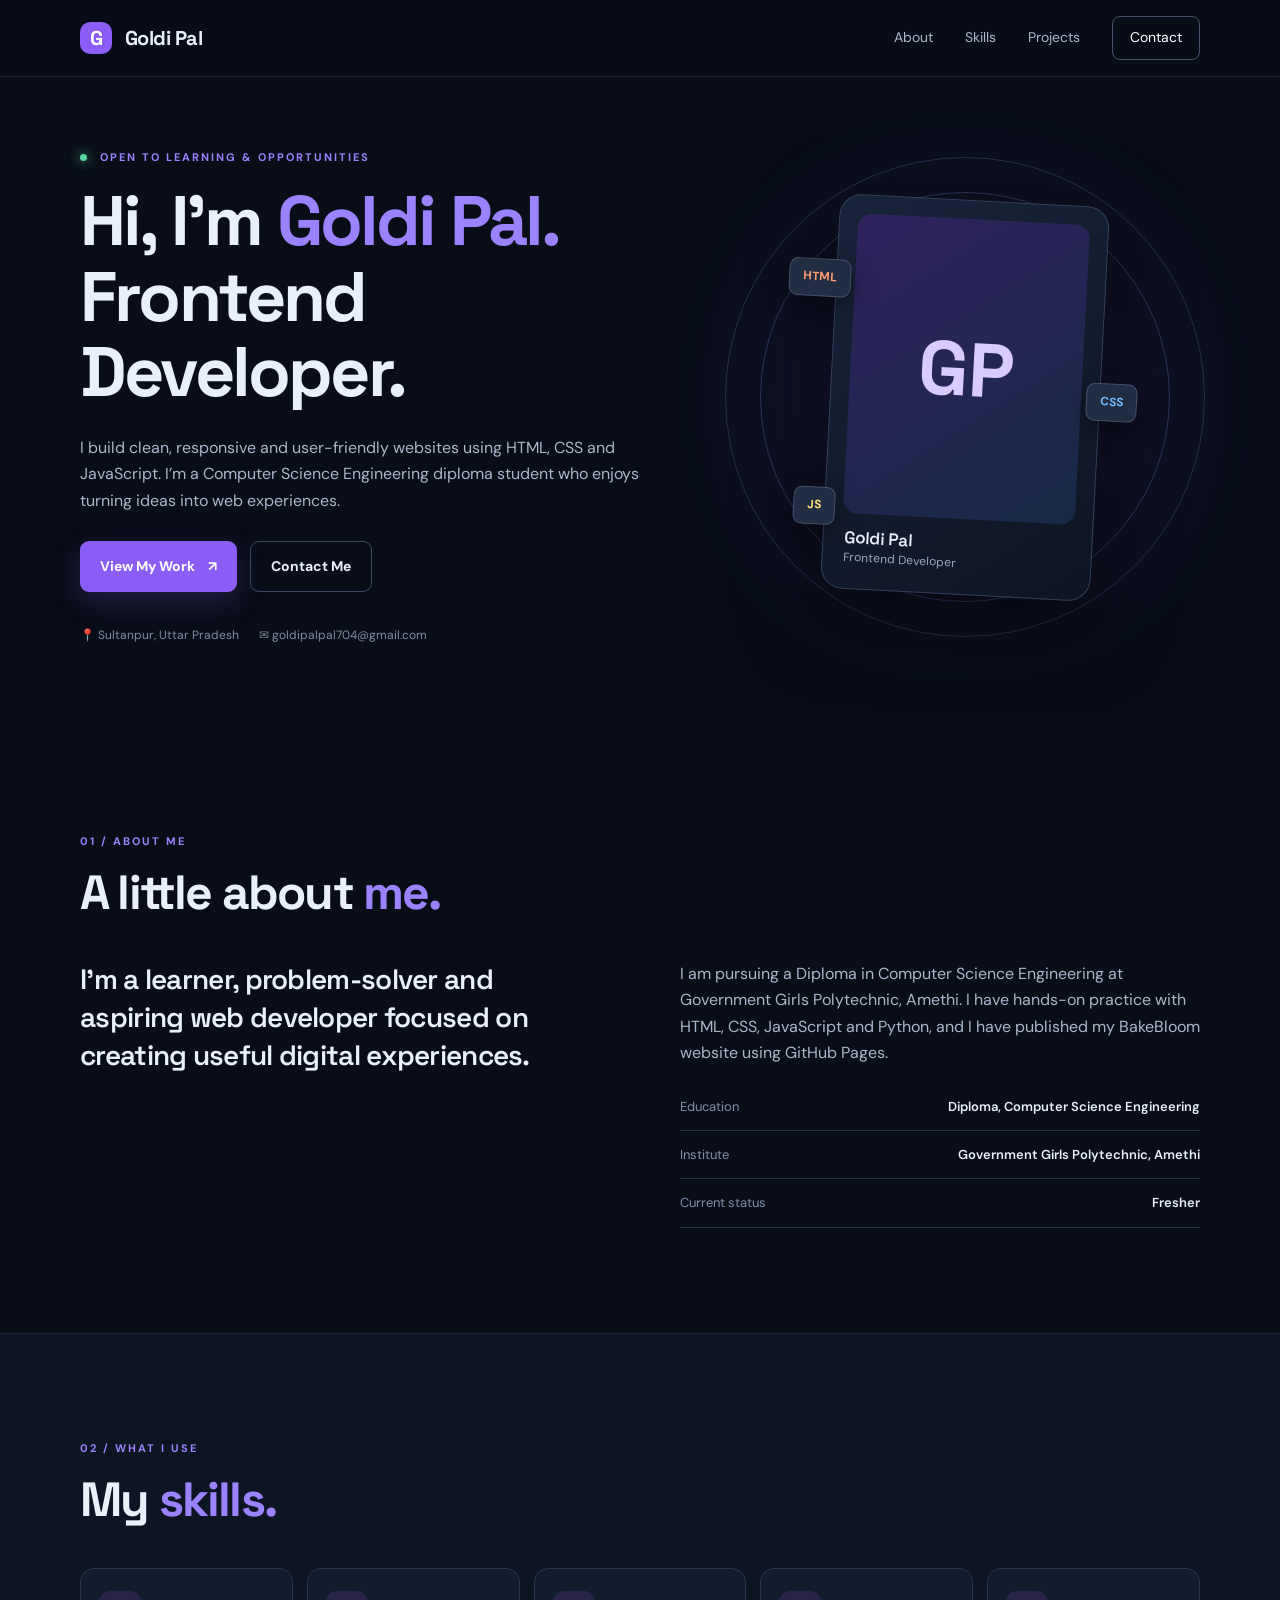
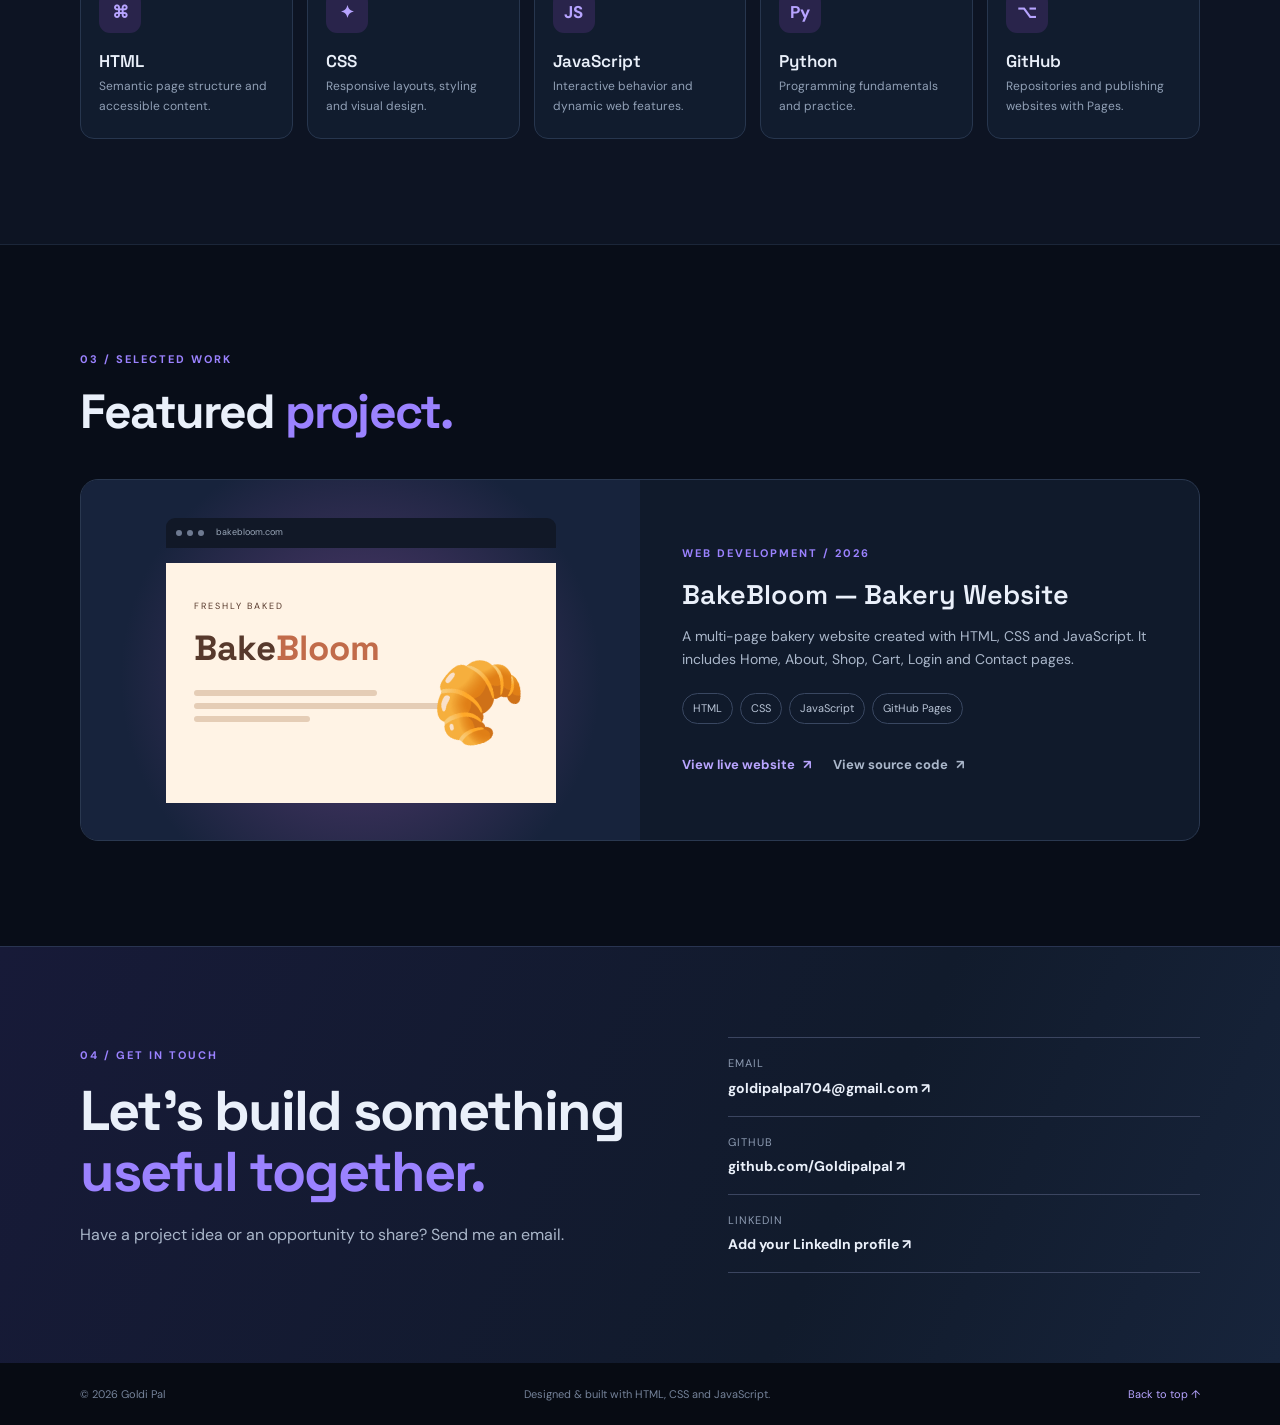
==== commit 5a7c12f9: "Add files via upload" ====
--- a/index.html
+++ b/index.html
@@ -3,379 +3,140 @@
 <head>
   <meta charset="UTF-8">
   <meta name="viewport" content="width=device-width, initial-scale=1.0">
-  <meta name="description" content="BakeBloom - Fresh Bakes. Sweet Moments. Discover delicious cakes, cookies, pastries and chocolates.">
-  <title>BakeBloom | Fresh Bakes. Sweet Moments.</title>
-
-  <!-- Poppins Font -->
+  <meta name="description" content="Goldi Pal — Frontend Developer portfolio">
+  <title>Goldi Pal | Frontend Developer</title>
   <link rel="preconnect" href="https://fonts.googleapis.com">
   <link rel="preconnect" href="https://fonts.gstatic.com" crossorigin>
-  <link href="https://fonts.googleapis.com/css2?family=Poppins:wght@300;400;500;600;700&display=swap" rel="stylesheet">
-
-  <!-- Bootstrap 5 -->
-  <link href="https://cdn.jsdelivr.net/npm/bootstrap@5.3.3/dist/css/bootstrap.min.css" rel="stylesheet">
-  <!-- Font Awesome -->
-  <link rel="stylesheet" href="https://cdnjs.cloudflare.com/ajax/libs/font-awesome/6.5.1/css/all.min.css">
-  <!-- Our styles -->
+  <link href="https://fonts.googleapis.com/css2?family=DM+Sans:wght@400;500;600;700&family=Space+Grotesk:wght@500;600;700&display=swap" rel="stylesheet">
   <link rel="stylesheet" href="style.css">
 </head>
 <body>
+  <header class="site-header">
+    <nav class="nav container" aria-label="Main navigation">
+      <a class="brand" href="#home"><span>G</span> Goldi Pal</a>
+      <button class="menu-toggle" id="menuToggle" aria-label="Open navigation" aria-expanded="false">☰</button>
+      <div class="nav-links" id="navLinks">
+        <a href="#about">About</a>
+        <a href="#skills">Skills</a>
+        <a href="#projects">Projects</a>
+        <a href="#contact" class="nav-cta">Contact</a>
+      </div>
+    </nav>
+  </header>
 
-  <!-- ============ 1. NAVIGATION BAR ============ -->
-  <nav class="navbar navbar-expand-lg sticky-top bb-navbar" id="navbar">
-    <div class="container">
-      <a class="navbar-brand bb-logo" href="#home">
-        <span class="bb-logo-icon"><i class="fa-solid fa-cake-candles"></i></span>
-        Bake<span>Bloom</span>
-      </a>
-
-      <!-- Mobile icons (visible only on small screens) -->
-      <div class="d-flex align-items-center gap-2 d-lg-none ms-auto me-2">
-        <button class="bb-icon-btn search-toggle" aria-label="Search"><i class="fa-solid fa-magnifying-glass"></i></button>
-        <button class="bb-icon-btn cart-open" aria-label="Open cart">
-          <i class="fa-solid fa-bag-shopping"></i>
-          <span class="bb-badge cart-count">0</span>
-        </button>
-      </div>
-
-      <button class="navbar-toggler border-0 shadow-none" type="button" data-bs-toggle="collapse" data-bs-target="#mainNav" aria-controls="mainNav" aria-expanded="false" aria-label="Toggle navigation">
-        <i class="fa-solid fa-bars-staggered"></i>
-      </button>
-
-      <div class="collapse navbar-collapse" id="mainNav">
-        <ul class="navbar-nav mx-auto mb-2 mb-lg-0 gap-lg-3">
-          <li class="nav-item"><a class="nav-link active" href="#home">Home</a></li>
-          <li class="nav-item"><a class="nav-link" href="shop.html">Shop</a></li>
-          <li class="nav-item"><a class="nav-link" href="about.html">About Us</a></li>
-          <li class="nav-item"><a class="nav-link" href="contact.html">Contact</a></li>
-        </ul>
-
-        <div class="d-flex align-items-center gap-3">
-          <button class="bb-icon-btn search-toggle d-none d-lg-inline-flex" aria-label="Search"><i class="fa-solid fa-magnifying-glass"></i></button>
-          <button class="bb-icon-btn cart-open d-none d-lg-inline-flex" aria-label="Open cart">
-            <i class="fa-solid fa-bag-shopping"></i>
-            <span class="bb-badge cart-count">0</span>
-          </button>
-          <a href="login.html" class="btn bb-btn-primary btn-sm px-4 login-btn"><i class="fa-regular fa-user me-1"></i> <span>Login / Sign Up</span></a>
+  <main>
+    <section class="hero container" id="home">
+      <div class="hero-copy">
+        <p class="eyebrow"><span class="status-dot"></span> OPEN TO LEARNING & OPPORTUNITIES</p>
+        <h1>Hi, I'm <span>Goldi Pal.</span><br>Frontend Developer.</h1>
+        <p class="hero-text">I build clean, responsive and user-friendly websites using HTML, CSS and JavaScript. I’m a Computer Science Engineering diploma student who enjoys turning ideas into web experiences.</p>
+        <div class="hero-actions">
+          <a class="button button-primary" href="#projects">View My Work <span>↗</span></a>
+          <a class="button button-ghost" href="#contact">Contact Me</a>
+        </div>
+        <div class="quick-info">
+          <span>📍 Sultanpur, Uttar Pradesh</span>
+          <span>✉ goldipalpal704@gmail.com</span>
         </div>
       </div>
-    </div>
+      <div class="hero-visual">
+        <div class="orbit orbit-one"></div><div class="orbit orbit-two"></div>
+        <div class="profile-card">
+          <div class="profile-image-wrap">
+            <img src="assets/profile.jpg" alt="Goldi Pal profile photo" onerror="this.style.display='none'; this.nextElementSibling.style.display='grid';">
+            <div class="profile-fallback">GP</div>
+          </div>
+          <div class="profile-caption">
+            <strong>Goldi Pal</strong>
+            <span>Frontend Developer</span>
+          </div>
+          <div class="mini-tag tag-html">HTML</div>
+          <div class="mini-tag tag-css">CSS</div>
+          <div class="mini-tag tag-js">JS</div>
+        </div>
+        <div class="hero-glow"></div>
+      </div>
+    </section>
 
-    <!-- Search bar (slides down) -->
-    <div class="bb-searchbar" id="searchBar">
+    <section class="section container" id="about">
+      <div class="section-heading">
+        <p class="eyebrow">01 / ABOUT ME</p>
+        <h2>A little about <span>me.</span></h2>
+      </div>
+      <div class="about-grid">
+        <div class="about-lead">
+          <p class="large-copy">I’m a learner, problem-solver and aspiring web developer focused on creating useful digital experiences.</p>
+        </div>
+        <div class="about-details">
+          <p>I am pursuing a Diploma in Computer Science Engineering at Government Girls Polytechnic, Amethi. I have hands-on practice with HTML, CSS, JavaScript and Python, and I have published my BakeBloom website using GitHub Pages.</p>
+          <div class="fact-row"><span>Education</span><strong>Diploma, Computer Science Engineering</strong></div>
+          <div class="fact-row"><span>Institute</span><strong>Government Girls Polytechnic, Amethi</strong></div>
+          <div class="fact-row"><span>Current status</span><strong>Fresher</strong></div>
+        </div>
+      </div>
+    </section>
+
+    <section class="section section-alt" id="skills">
       <div class="container">
-        <form id="searchForm" class="d-flex gap-2">
-          <input type="text" id="searchInput" class="form-control bb-input" placeholder="Search cakes, cookies, pastries, chocolates...">
-          <button class="btn bb-btn-primary px-4" type="submit">Search</button>
-        </form>
+        <div class="section-heading">
+          <p class="eyebrow">02 / WHAT I USE</p>
+          <h2>My <span>skills.</span></h2>
+        </div>
+        <div class="skill-grid">
+          <article class="skill-card"><div class="skill-icon">⌘</div><h3>HTML</h3><p>Semantic page structure and accessible content.</p></article>
+          <article class="skill-card"><div class="skill-icon">✦</div><h3>CSS</h3><p>Responsive layouts, styling and visual design.</p></article>
+          <article class="skill-card"><div class="skill-icon">JS</div><h3>JavaScript</h3><p>Interactive behavior and dynamic web features.</p></article>
+          <article class="skill-card"><div class="skill-icon">Py</div><h3>Python</h3><p>Programming fundamentals and practice.</p></article>
+          <article class="skill-card"><div class="skill-icon">⌥</div><h3>GitHub</h3><p>Repositories and publishing websites with Pages.</p></article>
+        </div>
       </div>
-    </div>
-  </nav>
+    </section>
 
-  <!-- ============ 2. HERO SECTION ============ -->
-  <header class="hero" id="home">
-    <div class="hero-overlay"></div>
-    <div class="container position-relative">
-      <div class="row align-items-center g-5">
-        <div class="col-lg-6 hero-text reveal">
-          <span class="hero-tag"><i class="fa-solid fa-wheat-awn me-2"></i>Fresh Bakes. Sweet Moments.</span>
-          <h1>Freshly Baked <span>Happiness,</span> Every Day!</h1>
-          <p class="lead">Discover delicious cakes, cookies and pastries made with love.</p>
-          <div class="d-flex flex-wrap gap-3 mt-4">
-            <a href="#shop" class="btn bb-btn-primary btn-lg px-4">Shop Now <i class="fa-solid fa-arrow-right ms-2"></i></a>
-            <a href="#categories" class="btn bb-btn-outline btn-lg px-4">Explore Collection</a>
-          </div>
-          <div class="hero-stats d-flex gap-4 mt-5">
-            <div><strong>10K+</strong><small>Happy Customers</small></div>
-            <div><strong>50+</strong><small>Bakery Treats</small></div>
-            <div><strong>4.9</strong><small>Average Rating</small></div>
+    <section class="section container" id="projects">
+      <div class="section-heading">
+        <p class="eyebrow">03 / SELECTED WORK</p>
+        <h2>Featured <span>project.</span></h2>
+      </div>
+      <article class="project-card">
+        <div class="project-art">
+          <div class="browser-bar"><i></i><i></i><i></i><span> bakebloom.com</span></div>
+          <div class="bakery-preview">
+            <small>FRESHLY BAKED</small>
+            <strong>Bake<span>Bloom</span></strong>
+            <div class="bread-shape">🥐</div>
+            <div class="preview-lines"><b></b><b></b><b></b></div>
           </div>
         </div>
+        <div class="project-info">
+          <p class="eyebrow">WEB DEVELOPMENT / 2026</p>
+          <h3>BakeBloom — Bakery Website</h3>
+          <p>A multi-page bakery website created with HTML, CSS and JavaScript. It includes Home, About, Shop, Cart, Login and Contact pages.</p>
+          <div class="tag-list"><span>HTML</span><span>CSS</span><span>JavaScript</span><span>GitHub Pages</span></div>
+          <a class="text-link" href="https://goldipalpal.github.io/Myproject/" target="_blank" rel="noopener">View live website <span>↗</span></a>
+          <a class="text-link secondary-link" href="https://github.com/Goldipalpal/Myproject" target="_blank" rel="noopener">View source code <span>↗</span></a>
+        </div>
+      </article>
+    </section>
 
-        <div class="col-lg-6 reveal">
-          <div class="hero-image-wrap">
-            <img src="https://images.unsplash.com/photo-1578985545062-69928b1d9587?auto=format&fit=crop&w=900&q=80" alt="Premium chocolate cake" class="hero-img">
-            <div class="hero-float float-1"><i class="fa-solid fa-star"></i> 4.9 Rated</div>
-            <div class="hero-float float-2"><i class="fa-solid fa-truck-fast"></i> Fast Delivery</div>
-          </div>
+    <section class="contact-section" id="contact">
+      <div class="container contact-inner">
+        <div>
+          <p class="eyebrow">04 / GET IN TOUCH</p>
+          <h2>Let's build something<br><span>useful together.</span></h2>
+          <p class="contact-note">Have a project idea or an opportunity to share? Send me an email.</p>
+        </div>
+        <div class="contact-links">
+          <a href="mailto:goldipalpal704@gmail.com" class="contact-link"><span>Email</span><strong>goldipalpal704@gmail.com ↗</strong></a>
+          <a href="https://github.com/Goldipalpal" target="_blank" rel="noopener" class="contact-link"><span>GitHub</span><strong>github.com/Goldipalpal ↗</strong></a>
+          <a href="https://www.linkedin.com/" target="_blank" rel="noopener" class="contact-link"><span>LinkedIn</span><strong>Add your LinkedIn profile ↗</strong></a>
         </div>
       </div>
-    </div>
-  </header>
+    </section>
+  </main>
 
-  <!-- ============ 3. CATEGORY SECTION ============ -->
-  <section class="section" id="categories">
-    <div class="container">
-      <div class="section-head reveal">
-        <span class="section-tag">Our Collection</span>
-        <h2>Shop by Category</h2>
-        <p>Pick your favourite treat and explore our freshly baked range.</p>
-      </div>
-
-      <div class="row g-4">
-        <div class="col-6 col-lg-3 reveal">
-          <div class="category-card" data-category="cakes" tabindex="0" role="button">
-            <img src="https://images.unsplash.com/photo-1464349095431-e9a21285b5f3?auto=format&fit=crop&w=600&q=80" alt="Cakes">
-            <div class="category-info">
-              <i class="fa-solid fa-cake-candles"></i>
-              <h5>Cakes</h5>
-              <span>Explore <i class="fa-solid fa-arrow-right"></i></span>
-            </div>
-          </div>
-        </div>
-        <div class="col-6 col-lg-3 reveal">
-          <div class="category-card" data-category="cookies" tabindex="0" role="button">
-            <img src="https://images.unsplash.com/photo-1499636136210-6f4ee915583e?auto=format&fit=crop&w=600&q=80" alt="Cookies">
-            <div class="category-info">
-              <i class="fa-solid fa-cookie-bite"></i>
-              <h5>Cookies</h5>
-              <span>Explore <i class="fa-solid fa-arrow-right"></i></span>
-            </div>
-          </div>
-        </div>
-        <div class="col-6 col-lg-3 reveal">
-          <div class="category-card" data-category="pastries" tabindex="0" role="button">
-            <img src="https://images.unsplash.com/photo-1509440159596-0249088772ff?auto=format&fit=crop&w=600&q=80" alt="Pastries">
-            <div class="category-info">
-              <i class="fa-solid fa-bread-slice"></i>
-              <h5>Pastries</h5>
-              <span>Explore <i class="fa-solid fa-arrow-right"></i></span>
-            </div>
-          </div>
-        </div>
-        <div class="col-6 col-lg-3 reveal">
-          <div class="category-card" data-category="chocolates" tabindex="0" role="button">
-            <img src="https://images.unsplash.com/photo-1549007994-cb92caebd54b?auto=format&fit=crop&w=600&q=80" alt="Chocolates">
-            <div class="category-info">
-              <i class="fa-solid fa-candy-cane"></i>
-              <h5>Chocolates</h5>
-              <span>Explore <i class="fa-solid fa-arrow-right"></i></span>
-            </div>
-          </div>
-        </div>
-      </div>
-    </div>
-  </section>
-
-  <!-- ============ 4. BEST SELLING PRODUCTS ============ -->
-  <section class="section section-peach" id="shop">
-    <div class="container">
-      <div class="section-head reveal">
-        <span class="section-tag">Customer Favourites</span>
-        <h2 id="productsTitle">Best Selling Products</h2>
-        <p id="productsSubtitle">Loved by thousands. Baked fresh every single morning.</p>
-      </div>
-
-      <!-- Filter chips -->
-      <div class="filter-chips reveal" id="filterChips">
-        <button class="chip active" data-filter="best">Best Sellers</button>
-        <button class="chip" data-filter="cakes">Cakes</button>
-        <button class="chip" data-filter="cookies">Cookies</button>
-        <button class="chip" data-filter="pastries">Pastries</button>
-        <button class="chip" data-filter="chocolates">Chocolates</button>
-      </div>
-
-      <div class="row g-4" id="productGrid">
-        <!-- Product cards are generated by script.js -->
-      </div>
-      <div class="text-center mt-5 reveal">
-        <a href="shop.html" class="btn bb-btn-primary btn-lg px-5">View All Products <i class="fa-solid fa-arrow-right ms-2"></i></a>
-      </div>
-    </div>
-  </section>
-
-  <!-- ============ 5. SPECIAL OFFER BANNER ============ -->
-  <section class="section pb-0">
-    <div class="container">
-      <div class="offer-banner reveal">
-        <div class="offer-text">
-          <span class="offer-badge">Limited Time</span>
-          <h2>Sweet Deals Just for You!</h2>
-          <p>Enjoy special offers on your favourite bakery treats.</p>
-          <a href="#shop" class="btn bb-btn-light btn-lg px-4">Shop Now <i class="fa-solid fa-arrow-right ms-2"></i></a>
-        </div>
-        <div class="offer-circle">
-          <strong>20%</strong>
-          <span>OFF</span>
-        </div>
-      </div>
-    </div>
-  </section>
-
-  <!-- ============ 6. WHY CHOOSE US ============ -->
-  <section class="section" id="about">
-    <div class="container">
-      <div class="section-head reveal">
-        <span class="section-tag">Why BakeBloom</span>
-        <h2>Why Choose Us</h2>
-        <p>We bake every treat with care, quality and a pinch of joy.</p>
-      </div>
-
-      <div class="row g-4">
-        <div class="col-sm-6 col-lg-3 reveal">
-          <div class="why-card">
-            <div class="why-icon"><i class="fa-solid fa-leaf"></i></div>
-            <h5>Fresh Ingredients</h5>
-            <p>Farm-fresh butter, real vanilla and premium cocoa in every bake.</p>
-          </div>
-        </div>
-        <div class="col-sm-6 col-lg-3 reveal">
-          <div class="why-card">
-            <div class="why-icon"><i class="fa-solid fa-heart"></i></div>
-            <h5>Handmade with Love</h5>
-            <p>Every cake and cookie is crafted by hand by our passionate bakers.</p>
-          </div>
-        </div>
-        <div class="col-sm-6 col-lg-3 reveal">
-          <div class="why-card">
-            <div class="why-icon"><i class="fa-solid fa-truck-fast"></i></div>
-            <h5>Fast Delivery</h5>
-            <p>Hot from the oven to your doorstep, safely packed and on time.</p>
-          </div>
-        </div>
-        <div class="col-sm-6 col-lg-3 reveal">
-          <div class="why-card">
-            <div class="why-icon"><i class="fa-solid fa-award"></i></div>
-            <h5>Premium Quality</h5>
-            <p>Strict quality checks so every bite tastes perfectly delightful.</p>
-          </div>
-        </div>
-      </div>
-    </div>
-  </section>
-
-  <!-- ============ 7. CUSTOMER REVIEWS ============ -->
-  <section class="section section-peach" id="reviews">
-    <div class="container">
-      <div class="section-head reveal">
-        <span class="section-tag">Testimonials</span>
-        <h2>What Our Customers Say</h2>
-        <p>Sweet words from our lovely BakeBloom family.</p>
-      </div>
-
-      <div class="row g-4">
-        <div class="col-md-6 col-lg-4 reveal">
-          <div class="review-card">
-            <i class="fa-solid fa-quote-left quote"></i>
-            <div class="stars"><i class="fa-solid fa-star"></i><i class="fa-solid fa-star"></i><i class="fa-solid fa-star"></i><i class="fa-solid fa-star"></i><i class="fa-solid fa-star"></i></div>
-            <p>The chocolate truffle cake was the star of my daughter's birthday. Super soft, rich and absolutely delicious!</p>
-            <div class="reviewer">
-              <img src="https://i.pravatar.cc/100?img=47" alt="Priya Sharma">
-              <div><h6>Priya Sharma</h6><small>Varanasi</small></div>
-            </div>
-          </div>
-        </div>
-        <div class="col-md-6 col-lg-4 reveal">
-          <div class="review-card">
-            <i class="fa-solid fa-quote-left quote"></i>
-            <div class="stars"><i class="fa-solid fa-star"></i><i class="fa-solid fa-star"></i><i class="fa-solid fa-star"></i><i class="fa-solid fa-star"></i><i class="fa-solid fa-star"></i></div>
-            <p>Delivery was quick and the cookies arrived warm and perfectly packed. Easily the best bakery I've ordered from.</p>
-            <div class="reviewer">
-              <img src="https://i.pravatar.cc/100?img=12" alt="Rahul Verma">
-              <div><h6>Rahul Verma</h6><small>Lucknow</small></div>
-            </div>
-          </div>
-        </div>
-        <div class="col-md-6 col-lg-4 reveal">
-          <div class="review-card">
-            <i class="fa-solid fa-quote-left quote"></i>
-            <div class="stars"><i class="fa-solid fa-star"></i><i class="fa-solid fa-star"></i><i class="fa-solid fa-star"></i><i class="fa-solid fa-star"></i><i class="fa-solid fa-star-half-stroke"></i></div>
-            <p>Flaky croissants and beautiful packaging. You can really taste the fresh butter. We order every weekend now!</p>
-            <div class="reviewer">
-              <img src="https://i.pravatar.cc/100?img=32" alt="Ananya Gupta">
-              <div><h6>Ananya Gupta</h6><small>Delhi</small></div>
-            </div>
-          </div>
-        </div>
-      </div>
-    </div>
-  </section>
-
-  <!-- ============ 8. NEWSLETTER ============ -->
-  <section class="section">
-    <div class="container">
-      <div class="newsletter reveal">
-        <i class="fa-regular fa-envelope-open newsletter-icon"></i>
-        <h2>Get Sweet Updates!</h2>
-        <p>Subscribe for fresh recipes, new arrivals and exclusive bakery offers.</p>
-        <form id="newsletterForm" class="newsletter-form" novalidate>
-          <input type="email" id="newsletterEmail" class="form-control bb-input" placeholder="Enter your email address" required>
-          <button type="submit" class="btn bb-btn-primary px-4">Subscribe</button>
-        </form>
-        <small id="newsletterMsg" class="d-block mt-3"></small>
-      </div>
-    </div>
-  </section>
-
-  <!-- ============ 9. FOOTER ============ -->
-  <footer class="bb-footer" id="contact">
-    <div class="container">
-      <div class="row g-5">
-        <div class="col-lg-4">
-          <a class="bb-logo footer-logo" href="#home">
-            <span class="bb-logo-icon"><i class="fa-solid fa-cake-candles"></i></span>
-            Bake<span>Bloom</span>
-          </a>
-          <p class="mt-3">Fresh Bakes. Sweet Moments. Handcrafted cakes, cookies, pastries and chocolates delivered with love.</p>
-          <div class="social">
-            <a href="#" aria-label="Facebook"><i class="fa-brands fa-facebook-f"></i></a>
-            <a href="#" aria-label="Instagram"><i class="fa-brands fa-instagram"></i></a>
-            <a href="#" aria-label="Twitter"><i class="fa-brands fa-x-twitter"></i></a>
-            <a href="#" aria-label="YouTube"><i class="fa-brands fa-youtube"></i></a>
-          </div>
-        </div>
-
-        <div class="col-6 col-lg-2">
-          <h6>Quick Links</h6>
-          <ul class="list-unstyled footer-links">
-            <li><a href="#home">Home</a></li>
-            <li><a href="shop.html">Shop</a></li>
-            <li><a href="about.html">About Us</a></li>
-            <li><a href="contact.html">Contact</a></li>
-          </ul>
-        </div>
-
-        <div class="col-6 col-lg-2">
-          <h6>Categories</h6>
-          <ul class="list-unstyled footer-links">
-            <li><a href="#" data-category="cakes">Cakes</a></li>
-            <li><a href="#" data-category="cookies">Cookies</a></li>
-            <li><a href="#" data-category="pastries">Pastries</a></li>
-            <li><a href="#" data-category="chocolates">Chocolates</a></li>
-          </ul>
-        </div>
-
-        <div class="col-lg-4">
-          <h6>Contact Us</h6>
-          <ul class="list-unstyled footer-contact">
-            <li><i class="fa-solid fa-location-dot"></i> Your Bakery Address, City, State - 000000</li>
-            <li><i class="fa-solid fa-phone"></i> +91 00000 00000</li>
-            <li><i class="fa-solid fa-envelope"></i> hello@bakebloom.com</li>
-            <li><i class="fa-regular fa-clock"></i> Open Daily: 8:00 AM - 10:00 PM</li>
-          </ul>
-        </div>
-      </div>
-
-      <div class="footer-bottom">
-        <p class="mb-0">&copy; <span id="year"></span> BakeBloom. All rights reserved. Baked with <i class="fa-solid fa-heart"></i> in India.</p>
-      </div>
-    </div>
+  <footer class="footer">
+    <div class="container footer-inner"><span>© <span id="year"></span> Goldi Pal</span><span>Designed & built with HTML, CSS and JavaScript.</span><a href="#home">Back to top ↑</a></div>
   </footer>
-
-  <!-- Back to top -->
-  <button id="backToTop" class="back-to-top" aria-label="Back to top"><i class="fa-solid fa-arrow-up"></i></button>
-
-  <!-- Toast message -->
-  <div class="toast-wrap">
-    <div id="bbToast" class="toast align-items-center border-0" role="alert" aria-live="assertive" aria-atomic="true">
-      <div class="d-flex">
-        <div class="toast-body" id="toastText">Added to cart!</div>
-        <button type="button" class="btn-close btn-close-white me-2 m-auto" data-bs-dismiss="toast" aria-label="Close"></button>
-      </div>
-    </div>
-  </div>
-
-  <!-- Bootstrap JS + our script -->
-  <script src="https://cdn.jsdelivr.net/npm/bootstrap@5.3.3/dist/js/bootstrap.bundle.min.js"></script>
   <script src="script.js"></script>
 </body>
 </html>
--- a/style.css
+++ b/style.css
@@ -1,830 +1,3 @@
-/* =====================================================
-   BakeBloom - Main Stylesheet
-   Fonts: Poppins
-   Palette: Cream, Chocolate Brown, Pastel Peach
-   (Reuse these variables on every future page!)
-   ===================================================== */
-
-:root {
-  --cream: #fff8f0;
-  --cream-dark: #f7ebdd;
-  --peach: #ffcba4;
-  --peach-light: #ffe6d3;
-  --peach-deep: #f4a67a;
-  --chocolate: #4b2e2b;
-  --chocolate-light: #6b4540;
-  --text: #5a4440;
-  --white: #ffffff;
-  --shadow-sm: 0 4px 14px rgba(75, 46, 43, 0.08);
-  --shadow-md: 0 10px 30px rgba(75, 46, 43, 0.12);
-  --shadow-lg: 0 20px 50px rgba(75, 46, 43, 0.18);
-  --radius: 22px;
-  --transition: all 0.35s ease;
-}
-
-/* ---------- Base ---------- */
-* { box-sizing: border-box; }
-
-html { scroll-behavior: smooth; scroll-padding-top: 80px; }
-
-body {
-  font-family: 'Poppins', sans-serif;
-  background: var(--cream);
-  color: var(--text);
-  line-height: 1.7;
-  overflow-x: hidden;
-}
-
-h1, h2, h3, h4, h5, h6 {
-  font-family: 'Poppins', sans-serif;
-  color: var(--chocolate);
-  font-weight: 600;
-}
-
-a { text-decoration: none; transition: var(--transition); }
-img { max-width: 100%; }
-
-.section { padding: 90px 0; }
-.section-peach { background: linear-gradient(180deg, var(--peach-light), var(--cream)); }
-
-.section-head { text-align: center; max-width: 620px; margin: 0 auto 50px; }
-.section-head h2 { font-size: clamp(1.8rem, 4vw, 2.6rem); margin-bottom: 10px; }
-.section-head p { margin: 0; }
-.section-tag {
-  display: inline-block;
-  background: var(--peach);
-  color: var(--chocolate);
-  padding: 5px 18px;
-  border-radius: 50px;
-  font-size: 0.8rem;
-  font-weight: 500;
-  letter-spacing: 1px;
-  text-transform: uppercase;
-  margin-bottom: 12px;
-}
-
-/* ---------- Buttons ---------- */
-.bb-btn-primary {
-  background: var(--chocolate);
-  color: var(--white);
-  border: 2px solid var(--chocolate);
-  border-radius: 50px;
-  font-weight: 500;
-  transition: var(--transition);
-}
-.bb-btn-primary:hover, .bb-btn-primary:focus {
-  background: var(--peach-deep);
-  border-color: var(--peach-deep);
-  color: var(--chocolate);
-  transform: translateY(-3px);
-  box-shadow: var(--shadow-md);
-}
-
-.bb-btn-outline {
-  background: transparent;
-  color: var(--chocolate);
-  border: 2px solid var(--chocolate);
-  border-radius: 50px;
-  font-weight: 500;
-  transition: var(--transition);
-}
-.bb-btn-outline:hover {
-  background: var(--chocolate);
-  color: var(--white);
-  transform: translateY(-3px);
-  box-shadow: var(--shadow-md);
-}
-
-.bb-btn-light {
-  background: var(--white);
-  color: var(--chocolate);
-  border: 2px solid var(--white);
-  border-radius: 50px;
-  font-weight: 600;
-  transition: var(--transition);
-}
-.bb-btn-light:hover {
-  background: var(--chocolate);
-  border-color: var(--chocolate);
-  color: var(--white);
-  transform: translateY(-3px);
-}
-
-.bb-input {
-  border-radius: 50px;
-  border: 2px solid var(--peach-light);
-  padding: 12px 22px;
-  background: var(--white);
-  color: var(--chocolate);
-}
-.bb-input:focus {
-  border-color: var(--peach-deep);
-  box-shadow: 0 0 0 0.2rem rgba(244, 166, 122, 0.25);
-}
-
-.bb-link { color: var(--peach-deep); font-weight: 600; }
-.bb-link:hover { color: var(--chocolate); }
-
-/* ---------- Navbar ---------- */
-.bb-navbar {
-  background: rgba(255, 248, 240, 0.92);
-  backdrop-filter: blur(12px);
-  padding: 14px 0;
-  transition: var(--transition);
-  z-index: 1030;
-}
-.bb-navbar.scrolled { padding: 8px 0; box-shadow: var(--shadow-sm); }
-
-.bb-logo {
-  font-size: 1.6rem;
-  font-weight: 700;
-  color: var(--chocolate);
-  display: inline-flex;
-  align-items: center;
-  gap: 10px;
-}
-.bb-logo span:not(.bb-logo-icon) { color: var(--peach-deep); }
-.bb-logo:hover { color: var(--chocolate); }
-.bb-logo-icon {
-  width: 42px; height: 42px;
-  display: inline-flex; align-items: center; justify-content: center;
-  background: linear-gradient(135deg, var(--peach), var(--peach-deep));
-  color: var(--chocolate);
-  border-radius: 14px;
-  font-size: 1.15rem;
-  box-shadow: var(--shadow-sm);
-  transform: rotate(-6deg);
-  transition: var(--transition);
-}
-.bb-logo:hover .bb-logo-icon { transform: rotate(6deg) scale(1.08); }
-
-.navbar-toggler { color: var(--chocolate); font-size: 1.4rem; }
-
-.bb-navbar .nav-link {
-  color: var(--chocolate);
-  font-weight: 500;
-  position: relative;
-  padding: 6px 4px !important;
-}
-.bb-navbar .nav-link::after {
-  content: '';
-  position: absolute;
-  left: 0; bottom: 0;
-  width: 0; height: 2px;
-  background: var(--peach-deep);
-  transition: var(--transition);
-}
-.bb-navbar .nav-link:hover::after,
-.bb-navbar .nav-link.active::after { width: 100%; }
-.bb-navbar .nav-link:hover, .bb-navbar .nav-link.active { color: var(--peach-deep); }
-
-.bb-icon-btn {
-  position: relative;
-  width: 42px; height: 42px;
-  border: none;
-  border-radius: 50%;
-  background: var(--peach-light);
-  color: var(--chocolate);
-  display: inline-flex; align-items: center; justify-content: center;
-  font-size: 1rem;
-  transition: var(--transition);
-}
-.bb-icon-btn:hover { background: var(--peach); transform: translateY(-2px); }
-
-.bb-badge {
-  position: absolute;
-  top: -4px; right: -4px;
-  min-width: 20px; height: 20px;
-  padding: 0 5px;
-  background: var(--chocolate);
-  color: var(--white);
-  border-radius: 50px;
-  font-size: 0.7rem;
-  font-weight: 600;
-  display: flex; align-items: center; justify-content: center;
-}
-.bb-badge.bump { animation: bump 0.4s ease; }
-@keyframes bump { 50% { transform: scale(1.5); } }
-
-.bb-searchbar {
-  max-height: 0;
-  overflow: hidden;
-  transition: max-height 0.4s ease;
-  background: var(--cream);
-}
-.bb-searchbar.open { max-height: 90px; padding: 14px 0; }
-
-/* ---------- Hero ---------- */
-.hero {
-  position: relative;
-  padding: 90px 0 110px;
-  background:
-    linear-gradient(120deg, rgba(255, 248, 240, 0.96) 40%, rgba(255, 230, 211, 0.85)),
-    url('https://images.unsplash.com/photo-1509440159596-0249088772ff?auto=format&fit=crop&w=1600&q=70') center/cover no-repeat;
-  overflow: hidden;
-}
-.hero::after {
-  content: '';
-  position: absolute;
-  bottom: -2px; left: 0; width: 100%; height: 60px;
-  background: var(--cream);
-  clip-path: ellipse(60% 100% at 50% 100%);
-}
-
-.hero-tag {
-  display: inline-block;
-  background: var(--white);
-  color: var(--chocolate);
-  padding: 8px 20px;
-  border-radius: 50px;
-  font-size: 0.85rem;
-  font-weight: 500;
-  box-shadow: var(--shadow-sm);
-  margin-bottom: 22px;
-}
-.hero-tag i { color: var(--peach-deep); }
-
-.hero h1 {
-  font-size: clamp(2.3rem, 5.5vw, 4rem);
-  font-weight: 700;
-  line-height: 1.2;
-  margin-bottom: 18px;
-}
-.hero h1 span { color: var(--peach-deep); }
-.hero .lead { font-size: 1.1rem; max-width: 480px; }
-
-.hero-stats strong { display: block; font-size: 1.6rem; color: var(--chocolate); line-height: 1.2; }
-.hero-stats small { color: var(--text); font-size: 0.8rem; }
-
-.hero-image-wrap { position: relative; max-width: 520px; margin: 0 auto; }
-.hero-image-wrap::before {
-  content: '';
-  position: absolute;
-  inset: -20px -20px 20px 20px;
-  background: var(--peach);
-  border-radius: 50% 50% 45% 55% / 55% 45% 55% 45%;
-  z-index: 0;
-}
-.hero-img {
-  position: relative;
-  z-index: 1;
-  width: 100%;
-  aspect-ratio: 1 / 1;
-  object-fit: cover;
-  border-radius: 50% 50% 45% 55% / 55% 45% 55% 45%;
-  box-shadow: var(--shadow-lg);
-  animation: floatY 5s ease-in-out infinite;
-}
-@keyframes floatY { 50% { transform: translateY(-14px); } }
-
-.hero-float {
-  position: absolute;
-  z-index: 2;
-  background: var(--white);
-  color: var(--chocolate);
-  padding: 10px 18px;
-  border-radius: 50px;
-  font-size: 0.85rem;
-  font-weight: 500;
-  box-shadow: var(--shadow-md);
-  animation: floatY 4s ease-in-out infinite;
-}
-.hero-float i { color: var(--peach-deep); margin-right: 6px; }
-.float-1 { top: 8%; left: -4%; }
-.float-2 { bottom: 10%; right: -2%; animation-delay: 1s; }
-
-/* ---------- Category Cards ---------- */
-.category-card {
-  position: relative;
-  border-radius: var(--radius);
-  overflow: hidden;
-  cursor: pointer;
-  box-shadow: var(--shadow-sm);
-  aspect-ratio: 4 / 5;
-  background: var(--peach-light);
-  transition: var(--transition);
-}
-.category-card img {
-  width: 100%; height: 100%;
-  object-fit: cover;
-  transition: transform 0.6s ease;
-}
-.category-card::after {
-  content: '';
-  position: absolute; inset: 0;
-  background: linear-gradient(180deg, transparent 40%, rgba(75, 46, 43, 0.85));
-}
-.category-info {
-  position: absolute;
-  left: 0; bottom: 0; right: 0;
-  z-index: 2;
-  padding: 20px;
-  color: var(--white);
-}
-.category-info i {
-  width: 40px; height: 40px;
-  display: inline-flex; align-items: center; justify-content: center;
-  background: var(--peach);
-  color: var(--chocolate);
-  border-radius: 50%;
-  margin-bottom: 8px;
-}
-.category-info h5 { color: var(--white); margin-bottom: 2px; }
-.category-info span { font-size: 0.85rem; opacity: 0.9; }
-.category-info span i {
-  width: auto; height: auto; background: none; color: var(--peach);
-  margin: 0 0 0 4px; transition: var(--transition);
-}
-.category-card:hover { transform: translateY(-10px); box-shadow: var(--shadow-lg); }
-.category-card:hover img { transform: scale(1.1); }
-.category-card:hover .category-info span i { margin-left: 10px; }
-.category-card:focus-visible { outline: 3px solid var(--peach-deep); outline-offset: 3px; }
-
-/* ---------- Filter chips ---------- */
-.filter-chips {
-  display: flex; flex-wrap: wrap; justify-content: center;
-  gap: 10px; margin-bottom: 40px;
-}
-.chip {
-  border: 2px solid var(--peach);
-  background: transparent;
-  color: var(--chocolate);
-  padding: 7px 22px;
-  border-radius: 50px;
-  font-weight: 500;
-  font-size: 0.9rem;
-  transition: var(--transition);
-}
-.chip:hover { background: var(--peach); }
-.chip.active { background: var(--chocolate); border-color: var(--chocolate); color: var(--white); }
-
-/* ---------- Product Cards ---------- */
-.product-card {
-  background: var(--white);
-  border-radius: var(--radius);
-  overflow: hidden;
-  box-shadow: var(--shadow-sm);
-  height: 100%;
-  display: flex; flex-direction: column;
-  transition: var(--transition);
-  animation: fadeUp 0.6s ease both;
-}
-.product-card:hover { transform: translateY(-10px); box-shadow: var(--shadow-lg); }
-
-.product-img { position: relative; overflow: hidden; aspect-ratio: 1 / 1; background: var(--peach-light); }
-.product-img img { width: 100%; height: 100%; object-fit: cover; transition: transform 0.6s ease; }
-.product-card:hover .product-img img { transform: scale(1.12); }
-
-.product-tag {
-  position: absolute; top: 14px; left: 14px;
-  background: var(--chocolate); color: var(--white);
-  font-size: 0.7rem; padding: 3px 12px; border-radius: 50px; font-weight: 500;
-}
-
-.wishlist-btn {
-  position: absolute; top: 12px; right: 12px;
-  width: 38px; height: 38px;
-  border: none; border-radius: 50%;
-  background: var(--white);
-  color: var(--chocolate);
-  box-shadow: var(--shadow-sm);
-  transition: var(--transition);
-}
-.wishlist-btn:hover { transform: scale(1.15); color: #e0566e; }
-.wishlist-btn.active { color: #e0566e; }
-.wishlist-btn.active i { font-weight: 900; animation: bump 0.4s ease; }
-
-.product-body { padding: 20px; display: flex; flex-direction: column; flex-grow: 1; }
-.product-body h5 { font-size: 1.05rem; margin-bottom: 4px; }
-.product-cat { font-size: 0.78rem; color: var(--peach-deep); text-transform: uppercase; letter-spacing: 1px; font-weight: 500; }
-
-.stars { color: #f5a623; font-size: 0.85rem; margin: 6px 0; }
-.rating-count { color: var(--text); font-size: 0.78rem; margin-left: 6px; }
-
-.product-footer {
-  margin-top: auto;
-  display: flex; align-items: center; justify-content: space-between; gap: 10px;
-}
-.price { font-size: 1.3rem; font-weight: 700; color: var(--chocolate); }
-.add-cart-btn {
-  background: var(--peach);
-  color: var(--chocolate);
-  border: none;
-  border-radius: 50px;
-  padding: 8px 16px;
-  font-size: 0.85rem;
-  font-weight: 500;
-  transition: var(--transition);
-}
-.add-cart-btn:hover { background: var(--chocolate); color: var(--white); transform: translateY(-2px); }
-
-@keyframes fadeUp {
-  from { opacity: 0; transform: translateY(30px); }
-  to { opacity: 1; transform: translateY(0); }
-}
-
-.no-results { text-align: center; padding: 30px; color: var(--chocolate); }
-
-/* ---------- Offer Banner ---------- */
-.offer-banner {
-  position: relative;
-  background: linear-gradient(135deg, var(--chocolate), var(--chocolate-light));
-  border-radius: 32px;
-  padding: 60px 50px;
-  display: flex; align-items: center; justify-content: space-between; gap: 30px;
-  overflow: hidden;
-  box-shadow: var(--shadow-lg);
-}
-.offer-banner::before, .offer-banner::after {
-  content: '';
-  position: absolute;
-  border-radius: 50%;
-  background: rgba(255, 203, 164, 0.15);
-}
-.offer-banner::before { width: 300px; height: 300px; top: -120px; left: -80px; }
-.offer-banner::after { width: 220px; height: 220px; bottom: -100px; right: 25%; }
-
-.offer-text { position: relative; z-index: 1; color: var(--cream); max-width: 560px; }
-.offer-text h2 { color: var(--white); font-size: clamp(1.8rem, 4vw, 2.8rem); }
-.offer-text p { font-size: 1.05rem; margin-bottom: 24px; color: var(--peach-light); }
-.offer-badge {
-  display: inline-block; background: var(--peach); color: var(--chocolate);
-  padding: 4px 16px; border-radius: 50px; font-size: 0.78rem; font-weight: 600;
-  margin-bottom: 14px; text-transform: uppercase; letter-spacing: 1px;
-}
-.offer-circle {
-  position: relative; z-index: 1;
-  flex-shrink: 0;
-  width: 170px; height: 170px;
-  border-radius: 50%;
-  background: var(--peach);
-  color: var(--chocolate);
-  display: flex; flex-direction: column; align-items: center; justify-content: center;
-  box-shadow: 0 0 0 12px rgba(255, 203, 164, 0.3);
-  animation: pulse 2.5s ease-in-out infinite;
-}
-.offer-circle strong { font-size: 3rem; line-height: 1; }
-.offer-circle span { font-weight: 600; letter-spacing: 3px; }
-@keyframes pulse { 50% { transform: scale(1.07); } }
-
-/* ---------- Why Choose Us ---------- */
-.why-card {
-  background: var(--white);
-  border-radius: var(--radius);
-  padding: 35px 25px;
-  text-align: center;
-  box-shadow: var(--shadow-sm);
-  height: 100%;
-  transition: var(--transition);
-  border-bottom: 4px solid transparent;
-}
-.why-card:hover { transform: translateY(-10px); box-shadow: var(--shadow-md); border-bottom-color: var(--peach-deep); }
-.why-icon {
-  width: 76px; height: 76px;
-  margin: 0 auto 20px;
-  display: flex; align-items: center; justify-content: center;
-  background: var(--peach-light);
-  color: var(--chocolate);
-  font-size: 1.7rem;
-  border-radius: 50% 50% 50% 14px;
-  transition: var(--transition);
-}
-.why-card:hover .why-icon { background: var(--chocolate); color: var(--peach); transform: rotate(-8deg); }
-.why-card h5 { font-size: 1.1rem; }
-.why-card p { font-size: 0.9rem; margin: 0; }
-
-/* ---------- Reviews ---------- */
-.review-card {
-  position: relative;
-  background: var(--white);
-  border-radius: var(--radius);
-  padding: 35px 30px 30px;
-  box-shadow: var(--shadow-sm);
-  height: 100%;
-  transition: var(--transition);
-}
-.review-card:hover { transform: translateY(-8px); box-shadow: var(--shadow-md); }
-.review-card .quote { position: absolute; top: 24px; right: 28px; font-size: 2.2rem; color: var(--peach); opacity: 0.7; }
-.review-card p { font-style: italic; margin: 12px 0 22px; }
-.reviewer { display: flex; align-items: center; gap: 14px; }
-.reviewer img { width: 52px; height: 52px; border-radius: 50%; object-fit: cover; border: 3px solid var(--peach); }
-.reviewer h6 { margin: 0; font-size: 0.95rem; }
-.reviewer small { color: var(--text); }
-
-/* ---------- Newsletter ---------- */
-.newsletter {
-  background: linear-gradient(135deg, var(--peach), var(--peach-light));
-  border-radius: 32px;
-  padding: 60px 30px;
-  text-align: center;
-  box-shadow: var(--shadow-md);
-}
-.newsletter-icon { font-size: 2.6rem; color: var(--chocolate); margin-bottom: 14px; }
-.newsletter h2 { font-size: clamp(1.8rem, 4vw, 2.5rem); }
-.newsletter p { max-width: 480px; margin: 8px auto 28px; color: var(--chocolate-light); }
-.newsletter-form {
-  max-width: 560px; margin: 0 auto;
-  display: flex; gap: 12px;
-}
-#newsletterMsg { font-weight: 500; min-height: 22px; }
-.msg-success { color: #2d7a4f; }
-.msg-error { color: #b3261e; }
-
-/* ---------- Footer ---------- */
-.bb-footer {
-  background: var(--chocolate);
-  color: var(--peach-light);
-  padding: 80px 0 0;
-  border-radius: 40px 40px 0 0;
-}
-.bb-footer h6 { color: var(--white); font-size: 1.05rem; margin-bottom: 20px; }
-.footer-logo, .footer-logo:hover { color: var(--white); }
-.bb-footer p { font-size: 0.92rem; }
-
-.social { display: flex; gap: 12px; margin-top: 20px; }
-.social a {
-  width: 42px; height: 42px;
-  display: flex; align-items: center; justify-content: center;
-  background: rgba(255, 255, 255, 0.1);
-  color: var(--peach);
-  border-radius: 50%;
-}
-.social a:hover { background: var(--peach); color: var(--chocolate); transform: translateY(-5px); }
-
-.footer-links li { margin-bottom: 10px; }
-.footer-links a { color: var(--peach-light); font-size: 0.92rem; }
-.footer-links a:hover { color: var(--peach); padding-left: 6px; }
-
-.footer-contact li { margin-bottom: 14px; font-size: 0.92rem; display: flex; gap: 12px; }
-.footer-contact i { color: var(--peach); margin-top: 6px; width: 16px; }
-
-.footer-bottom {
-  margin-top: 50px;
-  padding: 22px 0;
-  border-top: 1px solid rgba(255, 255, 255, 0.12);
-  text-align: center;
-  font-size: 0.85rem;
-}
-.footer-bottom .fa-heart { color: #ff8fa3; }
-
-/* ---------- Utilities ---------- */
-.back-to-top {
-  position: fixed; right: 22px; bottom: 22px;
-  width: 46px; height: 46px;
-  border: none; border-radius: 50%;
-  background: var(--chocolate); color: var(--white);
-  box-shadow: var(--shadow-md);
-  opacity: 0; visibility: hidden;
-  transform: translateY(20px);
-  transition: var(--transition);
-  z-index: 1000;
-}
-.back-to-top.show { opacity: 1; visibility: visible; transform: translateY(0); }
-.back-to-top:hover { background: var(--peach-deep); color: var(--chocolate); }
-
-.toast-wrap { position: fixed; bottom: 22px; left: 22px; z-index: 1100; }
-.toast { background: var(--chocolate); color: var(--white); border-radius: 50px; box-shadow: var(--shadow-lg); }
-
-/* Modals */
-.bb-modal { border-radius: var(--radius); background: var(--cream); border: none; box-shadow: var(--shadow-lg); }
-.bb-modal .modal-title { color: var(--chocolate); font-weight: 600; }
-.bb-modal .form-label { font-weight: 500; color: var(--chocolate); font-size: 0.9rem; }
-
-.cart-item {
-  display: flex; align-items: center; gap: 14px;
-  background: var(--white);
-  border-radius: 16px;
-  padding: 10px;
-  margin-bottom: 12px;
-  box-shadow: var(--shadow-sm);
-}
-.cart-item img { width: 64px; height: 64px; border-radius: 12px; object-fit: cover; }
-.cart-item h6 { margin: 0; font-size: 0.92rem; }
-.cart-item small { color: var(--text); }
-.cart-qty { display: flex; align-items: center; gap: 8px; margin-top: 4px; }
-.cart-qty button {
-  width: 24px; height: 24px; border: none; border-radius: 50%;
-  background: var(--peach); color: var(--chocolate); line-height: 1; font-weight: 600;
-}
-.cart-remove { margin-left: auto; border: none; background: none; color: #b3261e; }
-.cart-empty { text-align: center; padding: 30px 10px; }
-.cart-empty i { font-size: 2.5rem; color: var(--peach); margin-bottom: 10px; }
-
-/* Scroll reveal animation */
-.reveal { opacity: 0; transform: translateY(40px); transition: opacity 0.8s ease, transform 0.8s ease; }
-.reveal.visible { opacity: 1; transform: translateY(0); }
-
-/* ---------- Responsive ---------- */
-@media (max-width: 991.98px) {
-  .section { padding: 70px 0; }
-  .hero { padding: 60px 0 90px; text-align: center; }
-  .hero .lead { margin-left: auto; margin-right: auto; }
-  .hero .d-flex { justify-content: center; }
-  .hero-image-wrap { max-width: 420px; }
-  .bb-navbar .navbar-collapse {
-    background: var(--white);
-    border-radius: var(--radius);
-    padding: 20px;
-    margin-top: 14px;
-    box-shadow: var(--shadow-md);
-  }
-  .bb-navbar .navbar-collapse .d-flex { justify-content: center; }
-  .offer-banner { flex-direction: column-reverse; text-align: center; padding: 45px 25px; }
-  .offer-text { max-width: 100%; }
-}
-
-@media (max-width: 575.98px) {
-  .section { padding: 56px 0; }
-  .bb-logo { font-size: 1.35rem; }
-  .bb-logo-icon { width: 36px; height: 36px; }
-  .hero-stats { justify-content: center; gap: 22px !important; }
-  .float-1 { left: 0; }
-  .float-2 { right: 0; }
-  .newsletter { padding: 45px 20px; }
-  .newsletter-form { flex-direction: column; }
-  .offer-circle { width: 130px; height: 130px; }
-  .offer-circle strong { font-size: 2.3rem; }
-  .product-footer { flex-direction: column; align-items: stretch; text-align: center; }
-  .product-body { padding: 14px; }
-  .price { font-size: 1.15rem; }
-  .bb-footer { border-radius: 28px 28px 0 0; padding-top: 60px; }
-}
-
-@media (prefers-reduced-motion: reduce) {
-  * { animation: none !important; transition: none !important; }
-  .reveal { opacity: 1; transform: none; }
-}
-
-/* =====================================================
-   INNER PAGES (Shop, About, Contact, Cart, Login)
-   ===================================================== */
-
-/* ---------- Page header ---------- */
-.page-header {
-  padding: 70px 0 80px;
-  background:
-    linear-gradient(120deg, rgba(255, 248, 240, 0.95) 40%, rgba(255, 230, 211, 0.9)),
-    url('https://images.unsplash.com/photo-1509440159596-0249088772ff?auto=format&fit=crop&w=1600&q=70') center/cover no-repeat;
-  position: relative;
-}
-.page-header::after {
-  content: '';
-  position: absolute; bottom: -2px; left: 0; width: 100%; height: 40px;
-  background: var(--cream);
-  clip-path: ellipse(60% 100% at 50% 100%);
-}
-.page-header h1 { font-size: clamp(2rem, 5vw, 3rem); font-weight: 700; }
-.page-header p { max-width: 520px; margin: 6px auto 12px; }
-.breadcrumb { margin: 0; font-size: 0.9rem; }
-.breadcrumb-item a { color: var(--peach-deep); font-weight: 500; }
-.breadcrumb-item.active { color: var(--chocolate); }
-.breadcrumb-item + .breadcrumb-item::before { color: var(--chocolate-light); }
-
-/* ---------- Shop toolbar ---------- */
-.shop-toolbar {
-  display: flex; flex-wrap: wrap; align-items: center; justify-content: space-between;
-  gap: 14px; margin-bottom: 30px;
-}
-.shop-toolbar .filter-chips { margin: 0; justify-content: flex-start; }
-.sort-box { display: flex; align-items: center; gap: 10px; }
-.sort-box label { font-weight: 500; color: var(--chocolate); font-size: 0.9rem; white-space: nowrap; }
-.bb-select {
-  border-radius: 50px; border: 2px solid var(--peach-light);
-  padding: 8px 38px 8px 18px; background-color: var(--white); color: var(--chocolate);
-}
-.bb-select:focus { border-color: var(--peach-deep); box-shadow: 0 0 0 0.2rem rgba(244, 166, 122, 0.25); }
-.result-count { color: var(--chocolate-light); font-size: 0.9rem; margin-bottom: 20px; }
-
-/* ---------- About ---------- */
-.about-img-wrap { position: relative; }
-.about-img-wrap::before {
-  content: ''; position: absolute; inset: 20px -20px -20px 20px;
-  background: var(--peach); border-radius: var(--radius); z-index: 0;
-}
-.about-img-wrap img {
-  position: relative; z-index: 1; width: 100%; border-radius: var(--radius);
-  box-shadow: var(--shadow-lg); aspect-ratio: 5 / 4; object-fit: cover;
-}
-.about-list { list-style: none; padding: 0; margin: 20px 0 0; }
-.about-list li { margin-bottom: 10px; display: flex; gap: 12px; align-items: flex-start; }
-.about-list i { color: var(--peach-deep); margin-top: 6px; }
-
-.stats-strip {
-  background: linear-gradient(135deg, var(--chocolate), var(--chocolate-light));
-  border-radius: 32px; padding: 45px 20px; box-shadow: var(--shadow-lg);
-}
-.stat-box { text-align: center; color: var(--peach-light); }
-.stat-box strong { display: block; font-size: clamp(1.8rem, 4vw, 2.6rem); color: var(--peach); line-height: 1.2; }
-.stat-box span { font-size: 0.9rem; }
-
-.team-card {
-  background: var(--white); border-radius: var(--radius); padding: 30px 20px;
-  text-align: center; box-shadow: var(--shadow-sm); transition: var(--transition); height: 100%;
-}
-.team-card:hover { transform: translateY(-10px); box-shadow: var(--shadow-md); }
-.team-card img {
-  width: 110px; height: 110px; border-radius: 50%; object-fit: cover;
-  border: 4px solid var(--peach); margin-bottom: 14px;
-}
-.team-card h5 { margin-bottom: 2px; font-size: 1.05rem; }
-.team-card span { color: var(--peach-deep); font-size: 0.85rem; font-weight: 500; }
-
-.cta-box {
-  background: linear-gradient(135deg, var(--peach), var(--peach-light));
-  border-radius: 32px; padding: 55px 25px; text-align: center; box-shadow: var(--shadow-md);
-}
-.cta-box h2 { font-size: clamp(1.6rem, 4vw, 2.3rem); }
-.cta-box p { margin-bottom: 22px; color: var(--chocolate-light); }
-
-/* ---------- Contact ---------- */
-.contact-card {
-  background: var(--white); border-radius: var(--radius); padding: 28px 22px;
-  text-align: center; box-shadow: var(--shadow-sm); height: 100%; transition: var(--transition);
-}
-.contact-card:hover { transform: translateY(-8px); box-shadow: var(--shadow-md); }
-.contact-card .why-icon { width: 62px; height: 62px; font-size: 1.4rem; margin-bottom: 14px; }
-.contact-card h5 { font-size: 1.05rem; }
-.contact-card p { margin: 0; font-size: 0.9rem; }
-
-.form-box {
-  background: var(--white); border-radius: 28px; padding: 40px 35px; box-shadow: var(--shadow-md);
-}
-.form-box .form-label { font-weight: 500; color: var(--chocolate); font-size: 0.9rem; }
-.form-box textarea.bb-input { border-radius: 22px; }
-
-.map-box {
-  min-height: 100%; height: 100%; border-radius: 28px; overflow: hidden;
-  background: linear-gradient(135deg, var(--peach-light), var(--peach));
-  display: flex; flex-direction: column; align-items: center; justify-content: center;
-  text-align: center; padding: 40px 20px; color: var(--chocolate); box-shadow: var(--shadow-md);
-}
-.map-box i { font-size: 3rem; margin-bottom: 12px; }
-
-.faq .accordion-item {
-  border: none; border-radius: 18px !important; overflow: hidden;
-  margin-bottom: 14px; box-shadow: var(--shadow-sm);
-}
-.faq .accordion-button { font-weight: 500; color: var(--chocolate); background: var(--white); box-shadow: none; }
-.faq .accordion-button:not(.collapsed) { background: var(--peach-light); color: var(--chocolate); }
-.faq .accordion-body { background: var(--white); }
-
-/* ---------- Cart page ---------- */
-.cart-row { padding: 14px; margin-bottom: 16px; border-radius: 20px; }
-.cart-row img { width: 90px; height: 90px; border-radius: 16px; }
-.cart-row h6 { font-size: 1rem; }
-.cart-line-price { color: var(--chocolate); font-size: 1.05rem; white-space: nowrap; }
-.cart-remove { font-size: 1.1rem; padding: 6px 10px; }
-
-.summary-card {
-  background: var(--white); border-radius: 26px; padding: 30px 26px;
-  box-shadow: var(--shadow-md); position: sticky; top: 100px;
-}
-.summary-card h4 { font-size: 1.25rem; margin-bottom: 20px; }
-.summary-line { display: flex; justify-content: space-between; margin-bottom: 12px; }
-.summary-total {
-  display: flex; justify-content: space-between; font-size: 1.25rem; font-weight: 700;
-  color: var(--chocolate); border-top: 2px dashed var(--peach); padding-top: 16px; margin: 16px 0 20px;
-}
-#freeDeliveryNote { background: var(--peach-light); border-radius: 12px; padding: 8px 14px; font-size: 0.85rem; color: var(--chocolate); }
-
-.empty-state { text-align: center; padding: 60px 20px; }
-.empty-state i { font-size: 4rem; color: var(--peach); margin-bottom: 16px; }
-
-/* ---------- Login / Sign up ---------- */
-.auth-section { padding: 60px 0 90px; }
-.auth-wrap {
-  background: var(--white); border-radius: 32px; overflow: hidden;
-  box-shadow: var(--shadow-lg); max-width: 960px; margin: 0 auto;
-}
-.auth-side {
-  height: 100%; min-height: 280px; padding: 50px 35px; color: var(--cream);
-  display: flex; flex-direction: column; justify-content: center;
-  background:
-    linear-gradient(160deg, rgba(75, 46, 43, 0.92), rgba(107, 69, 64, 0.88)),
-    url('https://images.unsplash.com/photo-1578985545062-69928b1d9587?auto=format&fit=crop&w=900&q=70') center/cover;
-}
-.auth-side h2 { color: var(--white); font-size: 1.9rem; }
-.auth-side p { color: var(--peach-light); }
-.auth-side ul { list-style: none; padding: 0; margin: 18px 0 0; }
-.auth-side li { margin-bottom: 10px; }
-.auth-side li i { color: var(--peach); margin-right: 10px; }
-
-.auth-form-box { padding: 45px 38px; }
-.auth-tabs { display: flex; background: var(--peach-light); border-radius: 50px; padding: 5px; margin-bottom: 28px; }
-.auth-tab {
-  flex: 1; border: none; background: transparent; padding: 10px; border-radius: 50px;
-  font-weight: 500; color: var(--chocolate); transition: var(--transition);
-}
-.auth-tab.active { background: var(--chocolate); color: var(--white); box-shadow: var(--shadow-sm); }
-.auth-form-box .form-label { font-weight: 500; color: var(--chocolate); font-size: 0.9rem; }
-#loggedInBox { background: var(--peach-light); border-radius: 16px; padding: 14px 18px; margin-bottom: 20px; }
-
-@media (max-width: 575.98px) {
-  .page-header { padding: 50px 0 70px; }
-  .form-box, .auth-form-box { padding: 28px 20px; }
-  .cart-row { flex-wrap: wrap; }
-  .cart-row img { width: 72px; height: 72px; }
-  .summary-card { position: static; }
-  .shop-toolbar { flex-direction: column; align-items: stretch; }
-  .shop-toolbar .filter-chips { justify-content: center; }
-}
+*{box-sizing:border-box}html{scroll-behavior:smooth;scroll-padding-top:90px}body{margin:0;background:#080d18;color:#eaf0fa;font-family:"DM Sans",sans-serif;line-height:1.65}a{color:inherit;text-decoration:none}.container{width:min(1120px,calc(100% - 44px));margin:auto}.site-header{position:sticky;top:0;z-index:20;background:rgba(8,13,24,.88);backdrop-filter:blur(16px);border-bottom:1px solid rgba(155,178,213,.12)}.nav{height:76px;display:flex;align-items:center;justify-content:space-between}.brand{font:700 20px "Space Grotesk",sans-serif;letter-spacing:-.5px}.brand span{display:inline-grid;place-items:center;width:32px;height:32px;margin-right:8px;border-radius:10px;background:#8b5cf6;color:white}.nav-links{display:flex;align-items:center;gap:32px;color:#aab7ca;font-size:14px}.nav-links a:hover{color:#fff}.nav-cta{padding:9px 17px;border:1px solid #46536b;border-radius:8px;color:#fff!important}.menu-toggle{display:none;background:none;border:0;color:#fff;font-size:25px}.hero{min-height:650px;display:grid;grid-template-columns:1.12fr .88fr;align-items:center;gap:50px;padding-top:55px;padding-bottom:65px}.eyebrow{font-size:11px;letter-spacing:2px;font-weight:700;color:#9b82ff;margin:0 0 17px}.status-dot{display:inline-block;width:7px;height:7px;background:#57d6a1;border-radius:50%;margin-right:8px;box-shadow:0 0 12px #57d6a1}.hero h1,.section-heading h2,.contact-inner h2{font:700 clamp(42px,6vw,70px)/1.08 "Space Grotesk",sans-serif;letter-spacing:-2.8px;margin:0}.hero h1 span,.section-heading h2 span,.contact-inner h2 span{color:#9b82ff}.hero-text{max-width:610px;color:#aab7ca;font-size:16px;margin:25px 0 27px}.hero-actions{display:flex;gap:13px;flex-wrap:wrap}.button{display:inline-flex;align-items:center;gap:13px;padding:13px 20px;border-radius:9px;font-weight:700;font-size:14px;transition:.2s}.button:hover{transform:translateY(-2px)}.button-primary{background:#8b5cf6;color:white;box-shadow:0 10px 30px #8b5cf633}.button-ghost{border:1px solid #3a4860;color:#eaf0fa}.quick-info{display:flex;flex-wrap:wrap;gap:20px;margin-top:34px;color:#7f8da4;font-size:12px}.hero-visual{min-height:430px;display:grid;place-items:center;position:relative}.profile-card{width:270px;position:relative;z-index:2;padding:18px;border:1px solid #34415a;border-radius:22px;background:linear-gradient(145deg,#18243a,#0d1424);box-shadow:0 25px 80px #0008;transform:rotate(3deg)}.profile-image-wrap{height:300px;border-radius:14px;overflow:hidden;background:linear-gradient(145deg,#30235d,#172a48);display:grid;place-items:center}.profile-image-wrap img{width:100%;height:100%;object-fit:cover}.profile-fallback{display:none;width:100%;height:100%;place-items:center;font:700 76px "Space Grotesk";color:#d9caff}.profile-caption{display:flex;flex-direction:column;padding:13px 3px 2px}.profile-caption strong{font:600 17px "Space Grotesk"}.profile-caption span{font-size:12px;color:#9baac0}.mini-tag{position:absolute;padding:8px 13px;border-radius:9px;background:#202d43;border:1px solid #45516a;font-size:12px;font-weight:700;box-shadow:0 8px 25px #0006}.tag-html{top:65px;left:-48px;color:#ff9c70}.tag-css{right:-38px;top:175px;color:#70baff}.tag-js{bottom:62px;left:-32px;color:#ffe17a}.orbit{position:absolute;border:1px solid #293653;border-radius:50%;width:410px;height:410px}.orbit-two{width:480px;height:480px;border-color:#222d45}.hero-glow{position:absolute;width:270px;height:270px;background:#7147e7;filter:blur(110px);opacity:.24}.section{padding-top:105px;padding-bottom:105px}.section-heading{margin-bottom:42px}.section-heading h2{font-size:clamp(36px,4vw,48px);letter-spacing:-1.8px}.about-grid{display:grid;grid-template-columns:1fr 1fr;gap:80px}.large-copy{font:600 28px/1.35 "Space Grotesk";letter-spacing:-.7px;margin:0;max-width:450px}.about-details>p{color:#aab7ca;margin-top:0}.fact-row{display:flex;justify-content:space-between;gap:20px;padding:13px 0;border-bottom:1px solid #26334a;font-size:13px}.fact-row span{color:#8291a9}.fact-row strong{text-align:right;font-weight:600}.section-alt{background:#0d1423;border-top:1px solid #1b2639;border-bottom:1px solid #1b2639}.skill-grid{display:grid;grid-template-columns:repeat(5,1fr);gap:14px}.skill-card{padding:22px 18px;background:#111c2e;border:1px solid #27364e;border-radius:14px;transition:.2s}.skill-card:hover{transform:translateY(-5px);border-color:#8062db}.skill-icon{width:42px;height:42px;display:grid;place-items:center;border-radius:11px;background:#29244b;color:#b7a4ff;font-weight:700;font-size:17px}.skill-card h3{font:600 17px "Space Grotesk";margin:17px 0 5px}.skill-card p{font-size:12px;color:#91a0b6;margin:0}.project-card{display:grid;grid-template-columns:1fr 1fr;overflow:hidden;border:1px solid #2a3850;border-radius:18px;background:#101a2b}.project-art{min-height:360px;padding:30px;background:radial-gradient(circle at 50% 55%,#563b71,#17233c 70%);display:grid;place-items:center}.browser-bar{width:100%;max-width:390px;height:30px;background:#111827;border-radius:9px 9px 0 0;display:flex;align-items:center;gap:5px;padding:0 10px;color:#9ba8ba;font-size:9px}.browser-bar i{width:6px;height:6px;border-radius:50%;background:#6e7a91}.browser-bar span{margin-left:7px}.bakery-preview{width:100%;max-width:390px;min-height:240px;background:#fff3e5;color:#57392c;padding:28px;position:relative;overflow:hidden}.bakery-preview small{font-size:9px;letter-spacing:2px}.bakery-preview strong{display:block;font:700 35px "Space Grotesk";margin-top:9px}.bakery-preview strong span{color:#c16b4a}.bread-shape{font-size:78px;position:absolute;right:28px;top:75px;transform:rotate(-15deg)}.preview-lines{display:grid;gap:7px;margin-top:20px}.preview-lines b{height:6px;width:55%;background:#e5cdb6;border-radius:8px}.preview-lines b:nth-child(2){width:75%}.preview-lines b:nth-child(3){width:35%}.project-info{padding:42px;align-self:center}.project-info h3{font:600 27px/1.2 "Space Grotesk";margin:0 0 14px}.project-info>p:not(.eyebrow){color:#aab7ca;font-size:14px}.tag-list{display:flex;flex-wrap:wrap;gap:7px;margin:22px 0}.tag-list span{padding:5px 10px;border:1px solid #394761;border-radius:30px;color:#b8c4d6;font-size:11px}.text-link{display:inline-block;color:#b9a5ff;font-size:13px;font-weight:700;margin:8px 18px 0 0}.text-link span{margin-left:5px}.secondary-link{color:#aab7ca}.contact-section{padding:90px 0;background:linear-gradient(115deg,#171a38,#111b2c 65%,#17243b);border-top:1px solid #293451}.contact-inner{display:grid;grid-template-columns:1.1fr .9fr;gap:70px;align-items:center}.contact-inner h2{font-size:clamp(38px,5vw,56px);letter-spacing:-2px}.contact-note{color:#aab7ca;margin-top:20px}.contact-links{border-top:1px solid #3b4560}.contact-link{display:flex;flex-direction:column;gap:4px;padding:16px 0;border-bottom:1px solid #3b4560}.contact-link span{font-size:11px;color:#8d9bb2;text-transform:uppercase;letter-spacing:1px}.contact-link strong{font-size:14px}.footer{padding:22px 0;background:#070b13;color:#75839a;font-size:11px}.footer-inner{display:flex;justify-content:space-between;gap:18px;flex-wrap:wrap}.footer a{color:#b6a4ff}
+@media(max-width:850px){.hero{grid-template-columns:1fr;gap:15px;padding-top:75px}.hero-visual{min-height:440px}.skill-grid{grid-template-columns:repeat(2,1fr)}.about-grid,.project-card,.contact-inner{grid-template-columns:1fr;gap:35px}.project-art{min-height:300px}.contact-inner{gap:30px}}
+@media(max-width:600px){.container{width:min(100% - 32px,1120px)}.nav{height:66px}.menu-toggle{display:block}.nav-links{display:none;position:absolute;top:66px;left:0;right:0;padding:20px 22px 24px;background:#0d1423;border-bottom:1px solid #27364e;flex-direction:column;align-items:flex-start;gap:18px}.nav-links.open{display:flex}.hero{min-height:auto;padding-top:65px;padding-bottom:45px}.hero h1{font-size:44px;letter-spacing:-2px}.hero-text{font-size:14px}.quick-info{flex-direction:column;gap:8px}.hero-visual{min-height:390px;transform:scale(.88)}.orbit{width:330px;height:330px}.orbit-two{width:390px;height:390px}.profile-card{width:245px}.profile-image-wrap{height:260px}.section{padding-top:75px;padding-bottom:75px}.about-grid{gap:24px}.large-copy{font-size:23px}.fact-row{flex-direction:column;gap:2px}.fact-row strong{text-align:left}.skill-grid{gap:10px}.skill-card{padding:17px 14px}.project-art{padding:18px;min-height:260px}.project-info{padding:27px 22px}.project-info h3{font-size:23px}.contact-section{padding:70px 0}.footer-inner{flex-direction:column;gap:7px}}
